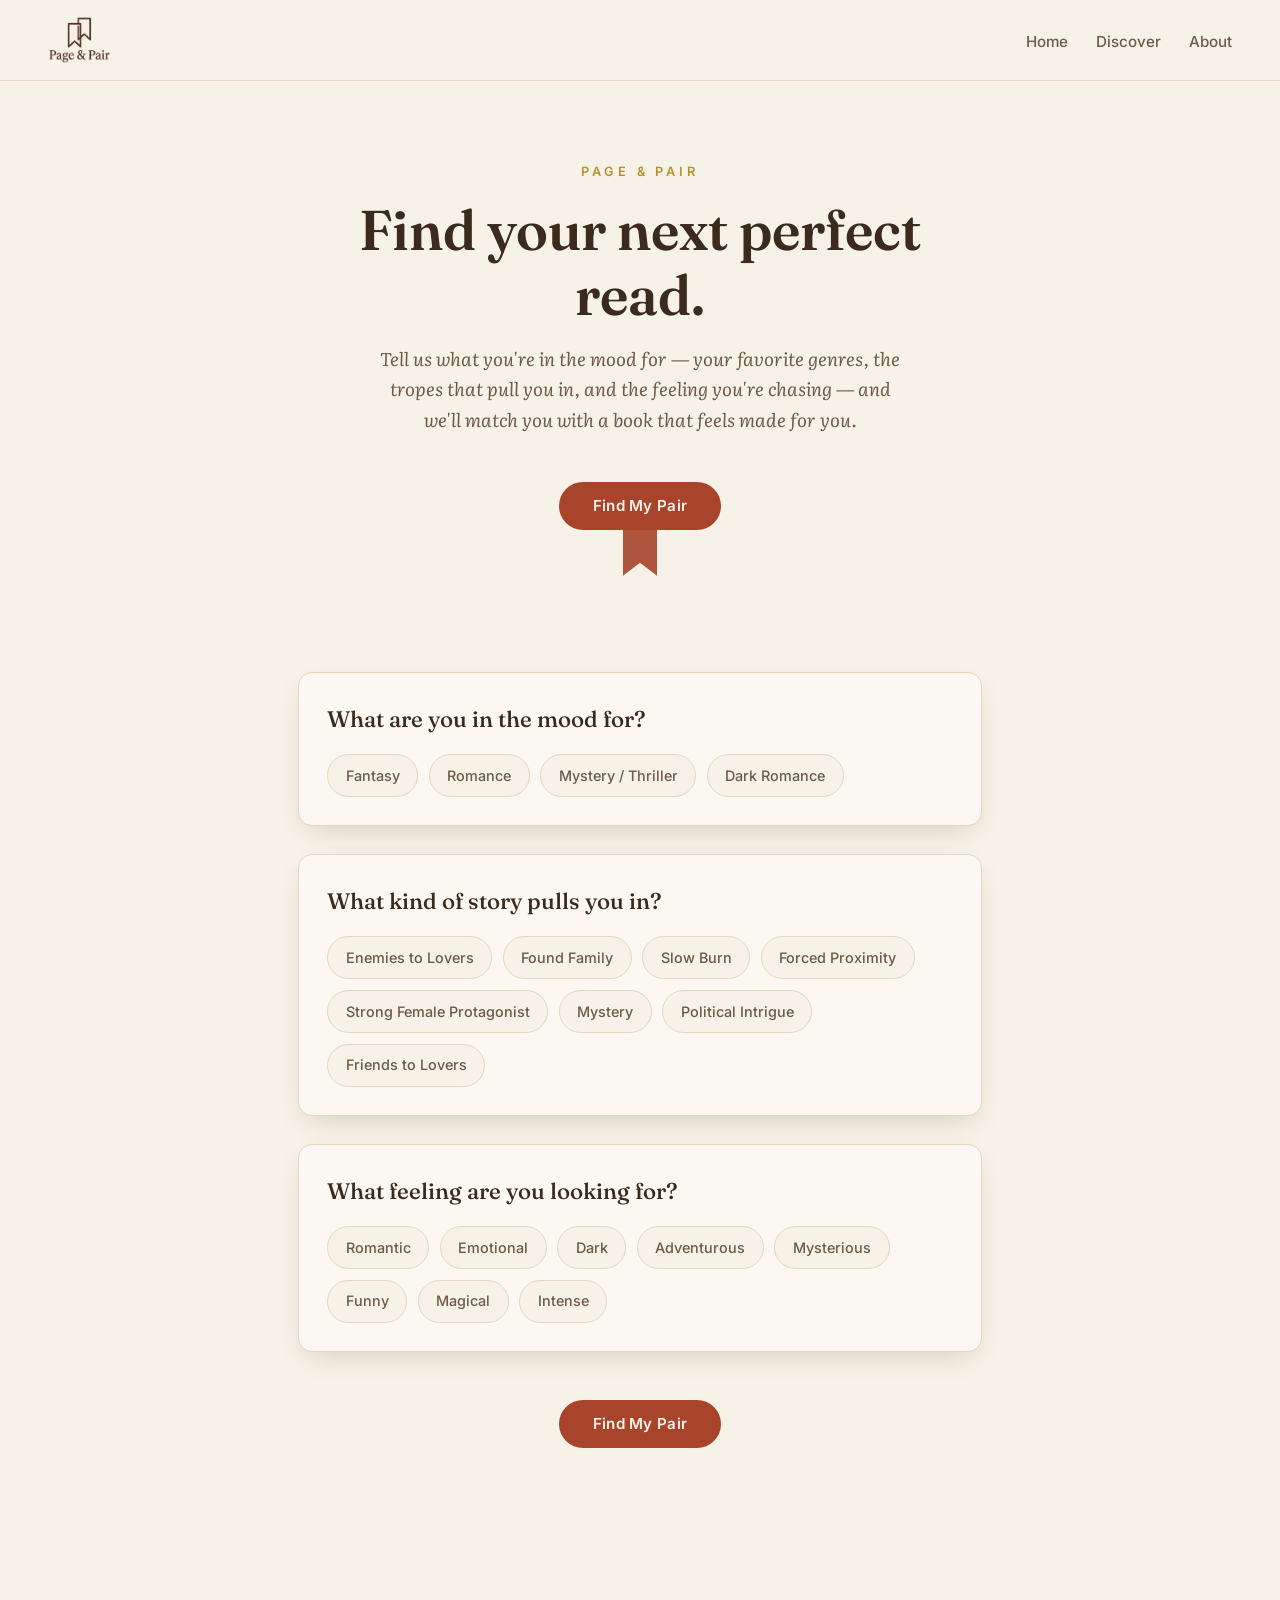
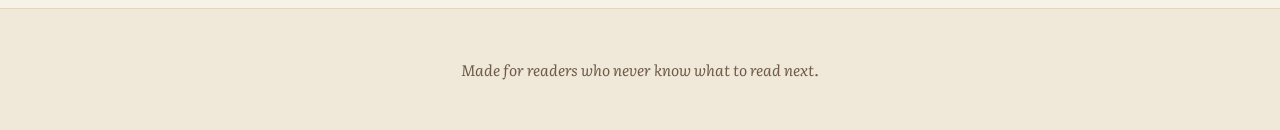
==== index.html @ 2b760f0e "Initial Page & Pair project" ====
<!DOCTYPE html>
<html lang="en">
<head>
  <meta charset="UTF-8">
  <meta name="viewport" content="width=device-width, initial-scale=1.0">
  <title>Page & Pair — Find Your Perfect Read</title>
  <link rel="stylesheet" href="style.css">
</head>
<body>

  <!-- ===================== HEADER / NAVIGATION ===================== -->
  <header class="site-header">
    <a href="#home" class="logo">
      <img src="book-covers/logo.png" alt="Page & Pair logo" class="logo-image">
    </a>
    <nav class="main-nav">
      <ul>
        <li><a href="#home">Home</a></li>
        <li><a href="#discover">Discover</a></li>
        <li><a href="#about">About</a></li>
      </ul>
    </nav>
  </header>

  <!-- ===================== HERO SECTION ===================== -->
  <section class="hero" id="home">
    <p class="hero-brand">PAGE & PAIR</p>
    <h1 class="hero-heading">Find your next perfect read.</h1>
    <p class="hero-subtext">
      Tell us what you're in the mood for — your favorite genres, the tropes
      that pull you in, and the feeling you're chasing — and we'll match you
      with a book that feels made for you.
    </p>
    <button class="primary-button" id="hero-cta-btn">Find My Pair</button>
  </section>

  <!-- ===================== QUESTIONNAIRE SECTION ===================== -->
  <section class="questionnaire" id="discover">

    <!-- STAGE 1: GENRE (single choice, so radio buttons instead of checkboxes) -->
    <div class="question-stage" id="stage-genre">
      <h2 class="question-heading">What are you in the mood for?</h2>
      <div class="options-group" id="genre-options">
        <label class="option-choice">
          <input type="radio" name="genre" value="Fantasy">
          Fantasy
        </label>
        <label class="option-choice">
          <input type="radio" name="genre" value="Romance">
          Romance
        </label>
        <label class="option-choice">
          <input type="radio" name="genre" value="Mystery / Thriller">
          Mystery / Thriller
        </label>
        <label class="option-choice">
          <input type="radio" name="genre" value="Dark Romance">
          Dark Romance
        </label>
      </div>
    </div>

    <!-- STAGE 2: TROPES (multiple choice) -->
    <div class="question-stage" id="stage-tropes">
      <h2 class="question-heading">What kind of story pulls you in?</h2>
      <div class="options-group" id="trope-options">
        <label class="option-choice">
          <input type="checkbox" name="trope" value="Enemies to Lovers">
          Enemies to Lovers
        </label>
        <label class="option-choice">
          <input type="checkbox" name="trope" value="Found Family">
          Found Family
        </label>
        <label class="option-choice">
          <input type="checkbox" name="trope" value="Slow Burn">
          Slow Burn
        </label>
        <label class="option-choice">
          <input type="checkbox" name="trope" value="Forced Proximity">
          Forced Proximity
        </label>
        <label class="option-choice">
          <input type="checkbox" name="trope" value="Strong Female Protagonist">
          Strong Female Protagonist
        </label>
        <label class="option-choice">
          <input type="checkbox" name="trope" value="Mystery">
          Mystery
        </label>
        <label class="option-choice">
          <input type="checkbox" name="trope" value="Political Intrigue">
          Political Intrigue
        </label>
        <label class="option-choice">
          <input type="checkbox" name="trope" value="Friends to Lovers">
          Friends to Lovers
        </label>
      </div>
    </div>

    <!-- STAGE 3: MOOD (multiple choice) -->
    <div class="question-stage" id="stage-mood">
      <h2 class="question-heading">What feeling are you looking for?</h2>
      <div class="options-group" id="mood-options">
        <label class="option-choice">
          <input type="checkbox" name="mood" value="Romantic">
          Romantic
        </label>
        <label class="option-choice">
          <input type="checkbox" name="mood" value="Emotional">
          Emotional
        </label>
        <label class="option-choice">
          <input type="checkbox" name="mood" value="Dark">
          Dark
        </label>
        <label class="option-choice">
          <input type="checkbox" name="mood" value="Adventurous">
          Adventurous
        </label>
        <label class="option-choice">
          <input type="checkbox" name="mood" value="Mysterious">
          Mysterious
        </label>
        <label class="option-choice">
          <input type="checkbox" name="mood" value="Funny">
          Funny
        </label>
        <label class="option-choice">
          <input type="checkbox" name="mood" value="Magical">
          Magical
        </label>
        <label class="option-choice">
          <input type="checkbox" name="mood" value="Intense">
          Intense
        </label>
      </div>
    </div>

    <!-- SUBMIT BUTTON -->
    <button class="primary-button" id="find-pair-btn">Find My Pair</button>

  </section>

  <!-- ===================== RECOMMENDATIONS SECTION ===================== -->
  <section class="recommendations" id="recommendations">
    <!-- This section is populated by script.js after the user submits their preferences -->
    <div class="recommendations-placeholder" id="recommendations-list">
      <!-- Recommended book cards are inserted here by JavaScript -->
    </div>
  </section>

  <!-- ===================== FOOTER ===================== -->
  <footer class="site-footer" id="about">
    <p>Made for readers who never know what to read next.</p>
  </footer>

  <script src="script.js"></script>
</body>
</html>
---- style.css ----
/* ==========================================================================
   PAGE & PAIR — STYLESHEET
   ==========================================================================
   Design direction: an independent bookstore, not a tech dashboard.
   Warm cream paper, deep brown ink, a whimsical-but-tidy display serif,
   and a "ribbon bookmark" motif borrowed from the logo used as the
   site's one signature decorative detail (see .ribbon-divider below).
   ========================================================================== */

/* --------------------------------------------------------------------------
   0. FONTS
   We use three typefaces, each with a clear job:
   - Fraunces  → display/headings (characterful, slightly whimsical serif)
   - Literata  → body text (an editorial serif built for long reading)
   - Inter     → small UI text: nav, labels, buttons, tags
   -------------------------------------------------------------------------- */
@import url('https://fonts.googleapis.com/css2?family=Fraunces:opsz,wght@9..144,400;9..144,500;9..144,600;9..144,700&family=Literata:ital,wght@0,400;0,500;1,400&family=Inter:wght@400;500;600&display=swap');

/* --------------------------------------------------------------------------
   1. DESIGN TOKENS (CSS custom properties)
   Keeping every color, font, and spacing value here means the whole site's
   look can be adjusted by changing values in ONE place.
   -------------------------------------------------------------------------- */
:root {
  /* Colors — pulled from the Page & Pair logo (cream + chocolate brown) */
  --color-bg: #F7F2E7;          /* main page background, warm cream */
  --color-bg-alt: #F0E8D8;      /* slightly deeper cream, for alternating sections */
  --color-card: #FBF8F1;        /* card background, a touch lighter than the page */
  --color-ink: #3B2A1E;         /* primary text color, deep chocolate brown */
  --color-ink-soft: #6E5A48;    /* secondary text, softer brown */
  --color-border: #E3D6BE;      /* hairline borders / dividers */
  --color-accent: #A8442B;      /* rust/terracotta — buttons, match %, emphasis */
  --color-accent-dark: #7E3220; /* accent hover / pressed state */
  --color-gold: #B8912F;        /* soft gold — small decorative accents */

  /* Fonts */
  --font-display: 'Fraunces', Georgia, serif;
  --font-body: 'Literata', Georgia, serif;
  --font-ui: 'Inter', -apple-system, sans-serif;

  /* Spacing scale */
  --space-xs: 0.5rem;
  --space-sm: 1rem;
  --space-md: 1.75rem;
  --space-lg: 3rem;
  --space-xl: 5rem;

  /* Shape */
  --radius-card: 14px;
  --radius-pill: 999px;

  /* Shadow — kept soft and warm, no cold gray drop-shadows */
  --shadow-card: 0 10px 30px -12px rgba(59, 42, 30, 0.25);
}

/* --------------------------------------------------------------------------
   2. RESET / BASE STYLES
   A light reset so every browser starts from the same baseline.
   -------------------------------------------------------------------------- */
* {
  box-sizing: border-box;
  margin: 0;
  padding: 0;
}

html {
  scroll-behavior: smooth;
}

body {
  background-color: var(--color-bg);
  color: var(--color-ink);
  font-family: var(--font-body);
  font-size: 1.0625rem;
  line-height: 1.65;
  -webkit-font-smoothing: antialiased;
}

img {
  max-width: 100%;
  display: block;
}

a {
  color: inherit;
  text-decoration: none;
}

ul {
  list-style: none;
}

/* Respect users who prefer less motion */
@media (prefers-reduced-motion: reduce) {
  html {
    scroll-behavior: auto;
  }
  * {
    animation-duration: 0.001ms !important;
    transition-duration: 0.001ms !important;
  }
}

/* Consistent, visible focus ring for keyboard users (accessibility) */
a:focus-visible,
button:focus-visible,
input:focus-visible {
  outline: 2px solid var(--color-accent);
  outline-offset: 3px;
  border-radius: 4px;
}

/* --------------------------------------------------------------------------
   3. SHARED / UTILITY STYLES
   -------------------------------------------------------------------------- */
.primary-button {
  display: inline-block;
  background-color: var(--color-accent);
  color: var(--color-bg);
  font-family: var(--font-ui);
  font-weight: 600;
  font-size: 0.95rem;
  letter-spacing: 0.02em;
  padding: 0.9rem 2.1rem;
  border: none;
  border-radius: var(--radius-pill);
  cursor: pointer;
  transition: background-color 0.2s ease, transform 0.15s ease;
}

.primary-button:hover {
  background-color: var(--color-accent-dark);
  transform: translateY(-1px);
}

.primary-button:active {
  transform: translateY(0);
}

/* --------------------------------------------------------------------------
   4. HEADER / NAVIGATION
   -------------------------------------------------------------------------- */
.site-header {
  position: sticky;
  top: 0;
  z-index: 10;
  display: flex;
  align-items: center;
  justify-content: space-between;
  padding: var(--space-sm) var(--space-lg);
  background-color: var(--color-bg);
  border-bottom: 1px solid var(--color-border);
}

.logo {
  display: inline-flex;
  align-items: center;
}

.logo-image {
  height: 48px;
  width: auto;
}

.main-nav ul {
  display: flex;
  gap: var(--space-md);
}

.main-nav a {
  font-family: var(--font-ui);
  font-size: 0.95rem;
  font-weight: 500;
  color: var(--color-ink-soft);
  position: relative;
  padding-bottom: 4px;
  transition: color 0.2s ease;
}

.main-nav a:hover {
  color: var(--color-accent);
}

/* Small underline flourish on hover instead of a generic color-only change */
.main-nav a::after {
  content: "";
  position: absolute;
  left: 0;
  bottom: 0;
  width: 0;
  height: 1px;
  background-color: var(--color-accent);
  transition: width 0.25s ease;
}

.main-nav a:hover::after {
  width: 100%;
}

/* --------------------------------------------------------------------------
   5. HERO SECTION
   -------------------------------------------------------------------------- */
.hero {
  max-width: 720px;
  margin: 0 auto;
  padding: var(--space-xl) var(--space-lg) var(--space-lg);
  text-align: center;
}

.hero-brand {
  font-family: var(--font-ui);
  font-size: 0.8rem;
  font-weight: 600;
  letter-spacing: 0.3em;
  color: var(--color-gold);
  margin-bottom: var(--space-sm);
}

.hero-heading {
  font-family: var(--font-display);
  font-weight: 600;
  font-size: clamp(2.25rem, 5vw, 3.5rem);
  line-height: 1.15;
  color: var(--color-ink);
  margin-bottom: var(--space-sm);
}

.hero-subtext {
  font-family: var(--font-body);
  font-style: italic;
  font-size: 1.15rem;
  color: var(--color-ink-soft);
  max-width: 520px;
  margin: 0 auto var(--space-lg);
}

/* --------------------------------------------------------------------------
   5b. RIBBON DIVIDER — the site's signature decorative element.
   A small torn-ribbon shape echoing the two bookmarks in the Page & Pair
   logo, used to mark the seam between the hero and the questionnaire
   instead of a plain horizontal line.
   -------------------------------------------------------------------------- */
.hero::after {
  content: "";
  display: block;
  width: 34px;
  height: 46px;
  margin: 0 auto;
  background-color: var(--color-accent);
  /* Notch the bottom edge into a bookmark "V" using a clip-path */
  clip-path: polygon(0 0, 100% 0, 100% 100%, 50% 72%, 0 100%);
  opacity: 0.9;
}

/* --------------------------------------------------------------------------
   6. QUESTIONNAIRE SECTION
   -------------------------------------------------------------------------- */
.questionnaire {
  max-width: 780px;
  margin: 0 auto;
  padding: var(--space-lg) var(--space-lg) var(--space-xl);
}

.question-stage {
  background-color: var(--color-card);
  border: 1px solid var(--color-border);
  border-radius: var(--radius-card);
  padding: var(--space-md);
  margin-bottom: var(--space-md);
  box-shadow: var(--shadow-card);
}

.question-heading {
  font-family: var(--font-display);
  font-weight: 500;
  font-size: 1.4rem;
  color: var(--color-ink);
  margin-bottom: var(--space-sm);
}

.options-group {
  display: flex;
  flex-wrap: wrap;
  gap: 0.65rem;
}

/* Each option is a checkbox + label pair. We visually hide the native
   checkbox and style the <label> itself as a soft pill/tag, which reads
   as "choosing a mood" rather than "filling out a form". */
.option-choice {
  display: inline-flex;
  align-items: center;
  font-family: var(--font-ui);
  font-size: 0.9rem;
  font-weight: 500;
  color: var(--color-ink-soft);
  background-color: var(--color-bg);
  border: 1px solid var(--color-border);
  border-radius: var(--radius-pill);
  padding: 0.55rem 1.1rem;
  cursor: pointer;
  transition: background-color 0.2s ease, border-color 0.2s ease, color 0.2s ease;
}

.option-choice input {
  /* Visually hidden, but still present for keyboard/screen-reader users */
  position: absolute;
  width: 1px;
  height: 1px;
  overflow: hidden;
  clip: rect(0 0 0 0);
  white-space: nowrap;
}

.option-choice:hover {
  border-color: var(--color-accent);
  color: var(--color-ink);
}

/* Style the pill differently once its checkbox is checked */
.option-choice:has(input:checked) {
  background-color: var(--color-accent);
  border-color: var(--color-accent);
  color: var(--color-bg);
}

/* Keep a visible focus ring on the pill itself when its checkbox is
   keyboard-focused (since the checkbox itself is visually hidden) */
.option-choice:has(input:focus-visible) {
  outline: 2px solid var(--color-accent);
  outline-offset: 3px;
}

#find-pair-btn {
  display: block;
  margin: var(--space-lg) auto 0;
}

/* --------------------------------------------------------------------------
   7. RECOMMENDATIONS SECTION
   -------------------------------------------------------------------------- */
.recommendations {
  max-width: 780px;
  margin: 0 auto;
  padding: 0 var(--space-lg) var(--space-xl);
  min-height: 4rem; /* keeps layout stable before JS populates results */
}

.recommendations-placeholder {
  display: grid;
  gap: var(--space-md);
}

/* Each recommended book is a horizontal card: cover on the left,
   title/author/score/reasons on the right. */
.book-card {
  display: flex;
  gap: var(--space-md);
  background-color: var(--color-card);
  border: 1px solid var(--color-border);
  border-radius: var(--radius-card);
  padding: var(--space-md);
  box-shadow: var(--shadow-card);
  position: relative;
}

.book-rank {
  position: absolute;
  top: var(--space-sm);
  right: var(--space-md);
  font-family: var(--font-display);
  font-weight: 600;
  font-size: 1rem;
  color: var(--color-gold);
}

.book-cover {
  width: 96px;
  height: 144px;
  object-fit: cover;
  border-radius: 6px;
  box-shadow: var(--shadow-card);
  flex-shrink: 0;
  background-color: var(--color-bg-alt); /* shows while the image loads */
}

.book-info {
  flex: 1;
  min-width: 0; /* keeps long titles from overflowing the flex row */
}

.book-title {
  font-family: var(--font-display);
  font-weight: 600;
  font-size: 1.25rem;
  color: var(--color-ink);
  margin-bottom: 0.15rem;
}

.book-author {
  font-family: var(--font-body);
  font-style: italic;
  font-size: 0.95rem;
  color: var(--color-ink-soft);
  margin-bottom: 0.5rem;
}

.match-score {
  display: inline-block;
  font-family: var(--font-ui);
  font-weight: 600;
  font-size: 0.85rem;
  color: var(--color-accent);
  background-color: var(--color-bg);
  border: 1px solid var(--color-border);
  border-radius: var(--radius-pill);
  padding: 0.25rem 0.75rem;
  margin-bottom: 0.75rem;
}

.reason-list {
  display: flex;
  flex-wrap: wrap;
  gap: 0.4rem 0.8rem;
  font-family: var(--font-ui);
  font-size: 0.85rem;
}

.reason-match {
  color: var(--color-ink);
}

.reason-miss {
  color: var(--color-ink-soft);
  opacity: 0.6;
  text-decoration: line-through;
}

.empty-message {
  font-family: var(--font-body);
  font-style: italic;
  color: var(--color-ink-soft);
  text-align: center;
  padding: var(--space-md);
}

@media (max-width: 640px) {
  .book-card {
    flex-direction: column;
  }

  .book-cover {
    width: 100%;
    height: 220px;
  }
}

/* --------------------------------------------------------------------------
   8. FOOTER
   -------------------------------------------------------------------------- */
.site-footer {
  text-align: center;
  padding: var(--space-lg);
  background-color: var(--color-bg-alt);
  border-top: 1px solid var(--color-border);
  font-family: var(--font-body);
  font-style: italic;
  font-size: 0.95rem;
  color: var(--color-ink-soft);
}

/* --------------------------------------------------------------------------
   9. RESPONSIVE — mobile
   -------------------------------------------------------------------------- */
@media (max-width: 640px) {
  .site-header {
    padding: var(--space-sm) var(--space-md);
    flex-direction: column;
    gap: var(--space-xs);
  }

  .main-nav ul {
    gap: var(--space-sm);
  }

  .hero,
  .questionnaire,
  .recommendations {
    padding-left: var(--space-md);
    padding-right: var(--space-md);
  }

  .hero {
    padding-top: var(--space-lg);
  }

  .question-stage {
    padding: var(--space-sm);
  }
}
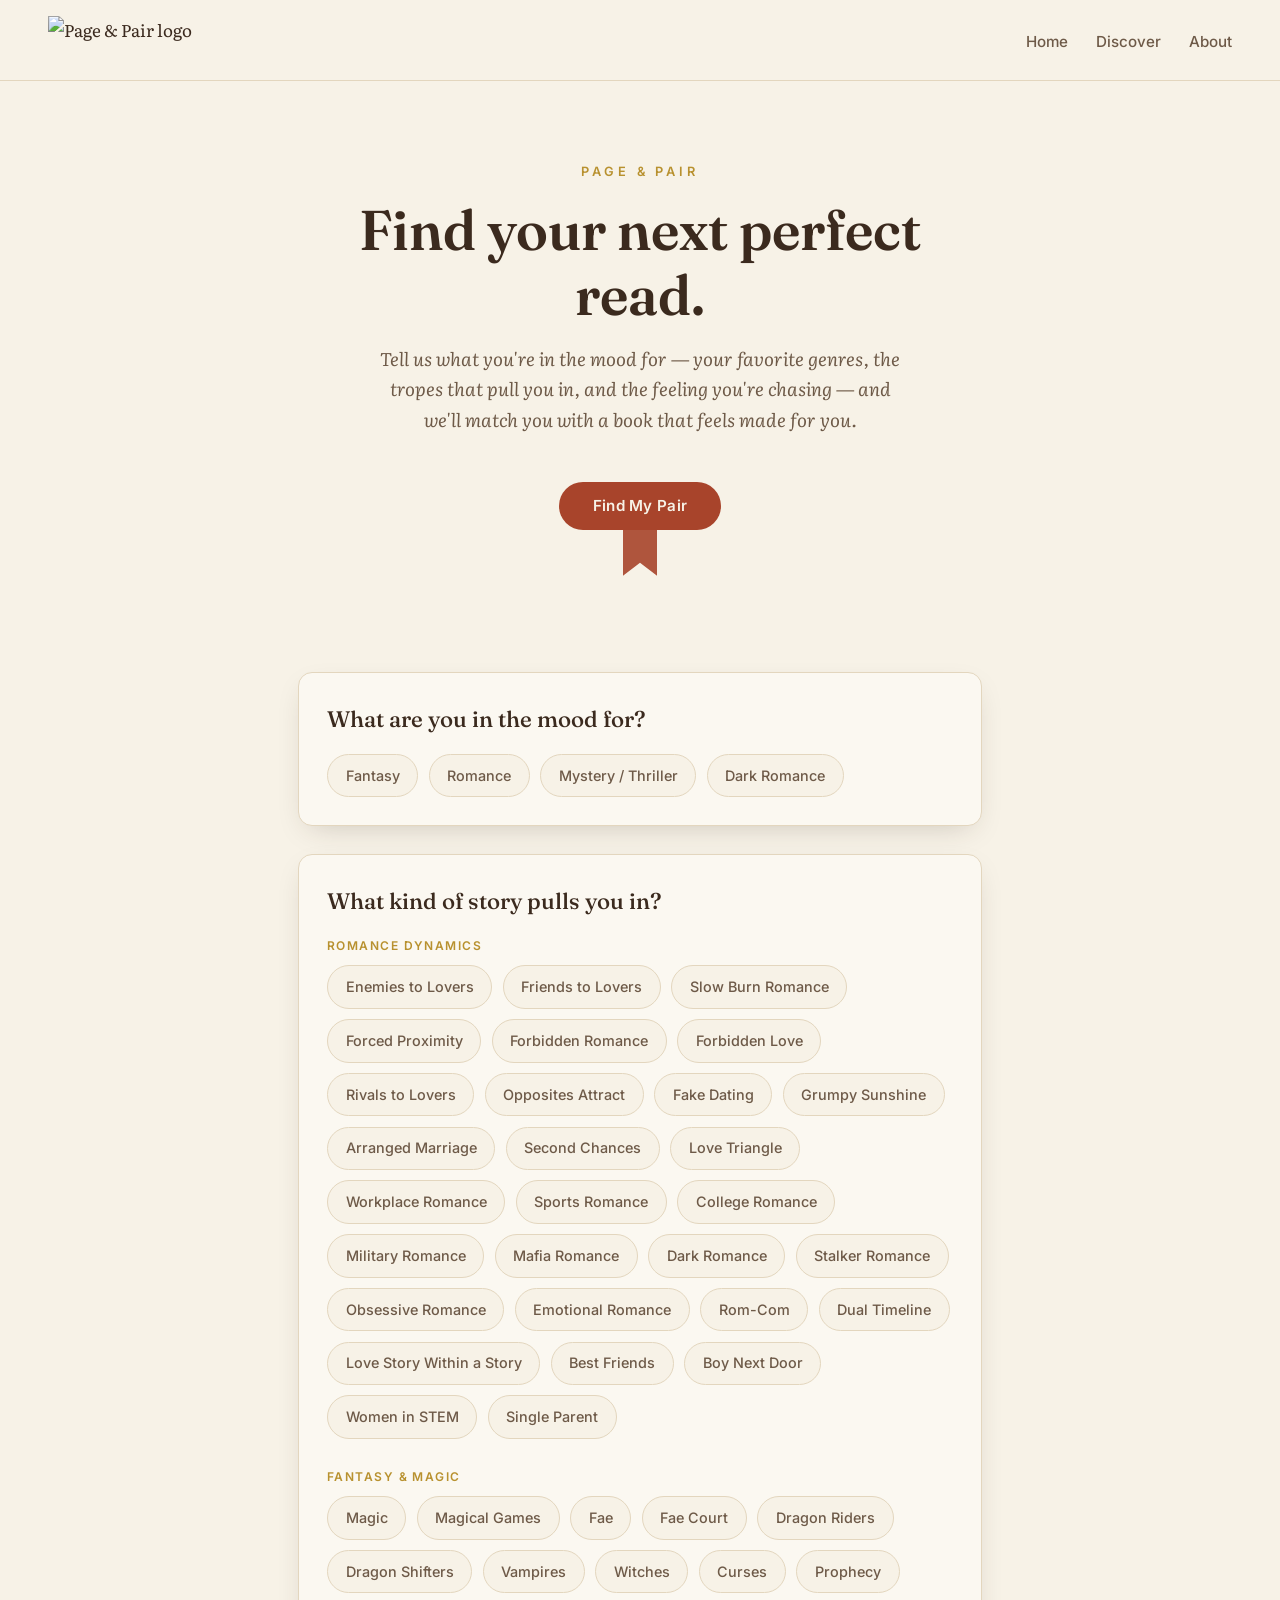
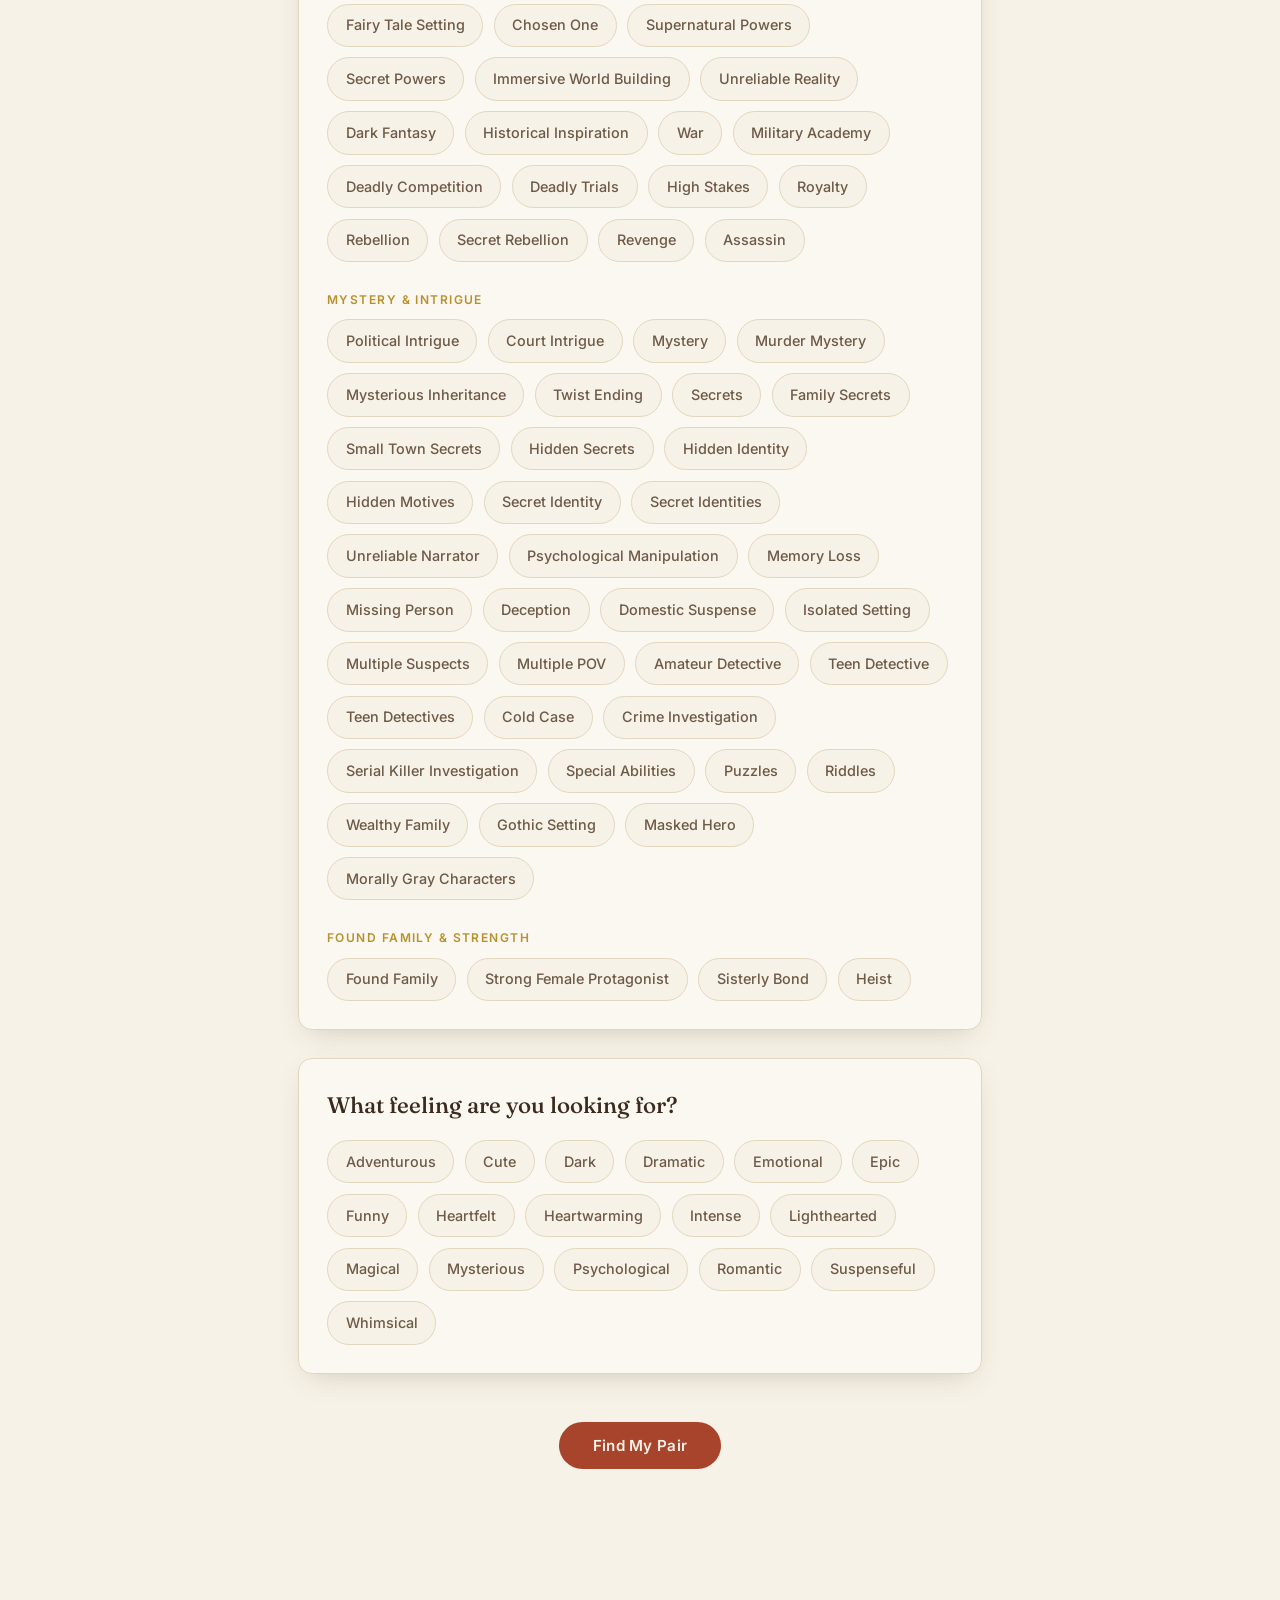
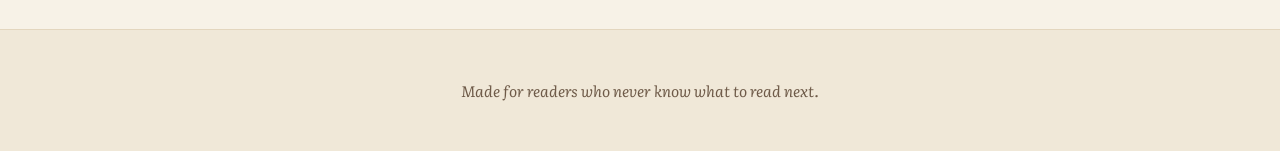
==== commit 47cb6273: "Update recommendation interface" ====
--- a/index.html
+++ b/index.html
@@ -11,7 +11,7 @@
   <!-- ===================== HEADER / NAVIGATION ===================== -->
   <header class="site-header">
     <a href="#home" class="logo">
-      <img src="book-covers/logo.png" alt="Page & Pair logo" class="logo-image">
+      <img src="images/logo.png" alt="Page & Pair logo" class="logo-image">
     </a>
     <nav class="main-nav">
       <ul>
@@ -60,42 +60,124 @@
       </div>
     </div>
 
-    <!-- STAGE 2: TROPES (multiple choice) -->
+    <!-- STAGE 2: TROPES (multiple choice) — grouped into readable clusters
+         since the full collection covers 97 unique tropes. Every trope
+         from books.json is included below; the grouping is just for
+         scanability and doesn't affect how script.js reads the values. -->
     <div class="question-stage" id="stage-tropes">
       <h2 class="question-heading">What kind of story pulls you in?</h2>
-      <div class="options-group" id="trope-options">
-        <label class="option-choice">
-          <input type="checkbox" name="trope" value="Enemies to Lovers">
-          Enemies to Lovers
-        </label>
-        <label class="option-choice">
-          <input type="checkbox" name="trope" value="Found Family">
-          Found Family
-        </label>
-        <label class="option-choice">
-          <input type="checkbox" name="trope" value="Slow Burn">
-          Slow Burn
-        </label>
-        <label class="option-choice">
-          <input type="checkbox" name="trope" value="Forced Proximity">
-          Forced Proximity
-        </label>
-        <label class="option-choice">
-          <input type="checkbox" name="trope" value="Strong Female Protagonist">
-          Strong Female Protagonist
-        </label>
-        <label class="option-choice">
-          <input type="checkbox" name="trope" value="Mystery">
-          Mystery
-        </label>
-        <label class="option-choice">
-          <input type="checkbox" name="trope" value="Political Intrigue">
-          Political Intrigue
-        </label>
-        <label class="option-choice">
-          <input type="checkbox" name="trope" value="Friends to Lovers">
-          Friends to Lovers
-        </label>
+
+      <h3 class="trope-group-label">Romance dynamics</h3>
+      <div class="options-group" id="trope-options-romance">
+        <label class="option-choice"><input type="checkbox" name="trope" value="Enemies to Lovers">Enemies to Lovers</label>
+        <label class="option-choice"><input type="checkbox" name="trope" value="Friends to Lovers">Friends to Lovers</label>
+        <label class="option-choice"><input type="checkbox" name="trope" value="Slow Burn Romance">Slow Burn Romance</label>
+        <label class="option-choice"><input type="checkbox" name="trope" value="Forced Proximity">Forced Proximity</label>
+        <label class="option-choice"><input type="checkbox" name="trope" value="Forbidden Romance">Forbidden Romance</label>
+        <label class="option-choice"><input type="checkbox" name="trope" value="Forbidden Love">Forbidden Love</label>
+        <label class="option-choice"><input type="checkbox" name="trope" value="Rivals to Lovers">Rivals to Lovers</label>
+        <label class="option-choice"><input type="checkbox" name="trope" value="Opposites Attract">Opposites Attract</label>
+        <label class="option-choice"><input type="checkbox" name="trope" value="Fake Dating">Fake Dating</label>
+        <label class="option-choice"><input type="checkbox" name="trope" value="Grumpy Sunshine">Grumpy Sunshine</label>
+        <label class="option-choice"><input type="checkbox" name="trope" value="Arranged Marriage">Arranged Marriage</label>
+        <label class="option-choice"><input type="checkbox" name="trope" value="Second Chances">Second Chances</label>
+        <label class="option-choice"><input type="checkbox" name="trope" value="Love Triangle">Love Triangle</label>
+        <label class="option-choice"><input type="checkbox" name="trope" value="Workplace Romance">Workplace Romance</label>
+        <label class="option-choice"><input type="checkbox" name="trope" value="Sports Romance">Sports Romance</label>
+        <label class="option-choice"><input type="checkbox" name="trope" value="College Romance">College Romance</label>
+        <label class="option-choice"><input type="checkbox" name="trope" value="Military Romance">Military Romance</label>
+        <label class="option-choice"><input type="checkbox" name="trope" value="Mafia Romance">Mafia Romance</label>
+        <label class="option-choice"><input type="checkbox" name="trope" value="Dark Romance">Dark Romance</label>
+        <label class="option-choice"><input type="checkbox" name="trope" value="Stalker Romance">Stalker Romance</label>
+        <label class="option-choice"><input type="checkbox" name="trope" value="Obsessive Romance">Obsessive Romance</label>
+        <label class="option-choice"><input type="checkbox" name="trope" value="Emotional Romance">Emotional Romance</label>
+        <label class="option-choice"><input type="checkbox" name="trope" value="Rom-Com">Rom-Com</label>
+        <label class="option-choice"><input type="checkbox" name="trope" value="Dual Timeline">Dual Timeline</label>
+        <label class="option-choice"><input type="checkbox" name="trope" value="Love Story Within a Story">Love Story Within a Story</label>
+        <label class="option-choice"><input type="checkbox" name="trope" value="Best Friends">Best Friends</label>
+        <label class="option-choice"><input type="checkbox" name="trope" value="Boy Next Door">Boy Next Door</label>
+        <label class="option-choice"><input type="checkbox" name="trope" value="Women in STEM">Women in STEM</label>
+        <label class="option-choice"><input type="checkbox" name="trope" value="Single Parent">Single Parent</label>
+      </div>
+
+      <h3 class="trope-group-label">Fantasy & magic</h3>
+      <div class="options-group" id="trope-options-fantasy">
+        <label class="option-choice"><input type="checkbox" name="trope" value="Magic">Magic</label>
+        <label class="option-choice"><input type="checkbox" name="trope" value="Magical Games">Magical Games</label>
+        <label class="option-choice"><input type="checkbox" name="trope" value="Fae">Fae</label>
+        <label class="option-choice"><input type="checkbox" name="trope" value="Fae Court">Fae Court</label>
+        <label class="option-choice"><input type="checkbox" name="trope" value="Dragon Riders">Dragon Riders</label>
+        <label class="option-choice"><input type="checkbox" name="trope" value="Dragon Shifters">Dragon Shifters</label>
+        <label class="option-choice"><input type="checkbox" name="trope" value="Vampires">Vampires</label>
+        <label class="option-choice"><input type="checkbox" name="trope" value="Witches">Witches</label>
+        <label class="option-choice"><input type="checkbox" name="trope" value="Curses">Curses</label>
+        <label class="option-choice"><input type="checkbox" name="trope" value="Prophecy">Prophecy</label>
+        <label class="option-choice"><input type="checkbox" name="trope" value="Fairy Tale Setting">Fairy Tale Setting</label>
+        <label class="option-choice"><input type="checkbox" name="trope" value="Chosen One">Chosen One</label>
+        <label class="option-choice"><input type="checkbox" name="trope" value="Supernatural Powers">Supernatural Powers</label>
+        <label class="option-choice"><input type="checkbox" name="trope" value="Secret Powers">Secret Powers</label>
+        <label class="option-choice"><input type="checkbox" name="trope" value="Immersive World Building">Immersive World Building</label>
+        <label class="option-choice"><input type="checkbox" name="trope" value="Unreliable Reality">Unreliable Reality</label>
+        <label class="option-choice"><input type="checkbox" name="trope" value="Dark Fantasy">Dark Fantasy</label>
+        <label class="option-choice"><input type="checkbox" name="trope" value="Historical Inspiration">Historical Inspiration</label>
+        <label class="option-choice"><input type="checkbox" name="trope" value="War">War</label>
+        <label class="option-choice"><input type="checkbox" name="trope" value="Military Academy">Military Academy</label>
+        <label class="option-choice"><input type="checkbox" name="trope" value="Deadly Competition">Deadly Competition</label>
+        <label class="option-choice"><input type="checkbox" name="trope" value="Deadly Trials">Deadly Trials</label>
+        <label class="option-choice"><input type="checkbox" name="trope" value="High Stakes">High Stakes</label>
+        <label class="option-choice"><input type="checkbox" name="trope" value="Royalty">Royalty</label>
+        <label class="option-choice"><input type="checkbox" name="trope" value="Rebellion">Rebellion</label>
+        <label class="option-choice"><input type="checkbox" name="trope" value="Secret Rebellion">Secret Rebellion</label>
+        <label class="option-choice"><input type="checkbox" name="trope" value="Revenge">Revenge</label>
+        <label class="option-choice"><input type="checkbox" name="trope" value="Assassin">Assassin</label>
+      </div>
+
+      <h3 class="trope-group-label">Mystery & intrigue</h3>
+      <div class="options-group" id="trope-options-mystery">
+        <label class="option-choice"><input type="checkbox" name="trope" value="Political Intrigue">Political Intrigue</label>
+        <label class="option-choice"><input type="checkbox" name="trope" value="Court Intrigue">Court Intrigue</label>
+        <label class="option-choice"><input type="checkbox" name="trope" value="Mystery">Mystery</label>
+        <label class="option-choice"><input type="checkbox" name="trope" value="Murder Mystery">Murder Mystery</label>
+        <label class="option-choice"><input type="checkbox" name="trope" value="Mysterious Inheritance">Mysterious Inheritance</label>
+        <label class="option-choice"><input type="checkbox" name="trope" value="Twist Ending">Twist Ending</label>
+        <label class="option-choice"><input type="checkbox" name="trope" value="Secrets">Secrets</label>
+        <label class="option-choice"><input type="checkbox" name="trope" value="Family Secrets">Family Secrets</label>
+        <label class="option-choice"><input type="checkbox" name="trope" value="Small Town Secrets">Small Town Secrets</label>
+        <label class="option-choice"><input type="checkbox" name="trope" value="Hidden Secrets">Hidden Secrets</label>
+        <label class="option-choice"><input type="checkbox" name="trope" value="Hidden Identity">Hidden Identity</label>
+        <label class="option-choice"><input type="checkbox" name="trope" value="Hidden Motives">Hidden Motives</label>
+        <label class="option-choice"><input type="checkbox" name="trope" value="Secret Identity">Secret Identity</label>
+        <label class="option-choice"><input type="checkbox" name="trope" value="Secret Identities">Secret Identities</label>
+        <label class="option-choice"><input type="checkbox" name="trope" value="Unreliable Narrator">Unreliable Narrator</label>
+        <label class="option-choice"><input type="checkbox" name="trope" value="Psychological Manipulation">Psychological Manipulation</label>
+        <label class="option-choice"><input type="checkbox" name="trope" value="Memory Loss">Memory Loss</label>
+        <label class="option-choice"><input type="checkbox" name="trope" value="Missing Person">Missing Person</label>
+        <label class="option-choice"><input type="checkbox" name="trope" value="Deception">Deception</label>
+        <label class="option-choice"><input type="checkbox" name="trope" value="Domestic Suspense">Domestic Suspense</label>
+        <label class="option-choice"><input type="checkbox" name="trope" value="Isolated Setting">Isolated Setting</label>
+        <label class="option-choice"><input type="checkbox" name="trope" value="Multiple Suspects">Multiple Suspects</label>
+        <label class="option-choice"><input type="checkbox" name="trope" value="Multiple POV">Multiple POV</label>
+        <label class="option-choice"><input type="checkbox" name="trope" value="Amateur Detective">Amateur Detective</label>
+        <label class="option-choice"><input type="checkbox" name="trope" value="Teen Detective">Teen Detective</label>
+        <label class="option-choice"><input type="checkbox" name="trope" value="Teen Detectives">Teen Detectives</label>
+        <label class="option-choice"><input type="checkbox" name="trope" value="Cold Case">Cold Case</label>
+        <label class="option-choice"><input type="checkbox" name="trope" value="Crime Investigation">Crime Investigation</label>
+        <label class="option-choice"><input type="checkbox" name="trope" value="Serial Killer Investigation">Serial Killer Investigation</label>
+        <label class="option-choice"><input type="checkbox" name="trope" value="Special Abilities">Special Abilities</label>
+        <label class="option-choice"><input type="checkbox" name="trope" value="Puzzles">Puzzles</label>
+        <label class="option-choice"><input type="checkbox" name="trope" value="Riddles">Riddles</label>
+        <label class="option-choice"><input type="checkbox" name="trope" value="Wealthy Family">Wealthy Family</label>
+        <label class="option-choice"><input type="checkbox" name="trope" value="Gothic Setting">Gothic Setting</label>
+        <label class="option-choice"><input type="checkbox" name="trope" value="Masked Hero">Masked Hero</label>
+        <label class="option-choice"><input type="checkbox" name="trope" value="Morally Gray Characters">Morally Gray Characters</label>
+      </div>
+
+      <h3 class="trope-group-label">Found family & strength</h3>
+      <div class="options-group" id="trope-options-family">
+        <label class="option-choice"><input type="checkbox" name="trope" value="Found Family">Found Family</label>
+        <label class="option-choice"><input type="checkbox" name="trope" value="Strong Female Protagonist">Strong Female Protagonist</label>
+        <label class="option-choice"><input type="checkbox" name="trope" value="Sisterly Bond">Sisterly Bond</label>
+        <label class="option-choice"><input type="checkbox" name="trope" value="Heist">Heist</label>
       </div>
     </div>
 
@@ -103,38 +185,23 @@
     <div class="question-stage" id="stage-mood">
       <h2 class="question-heading">What feeling are you looking for?</h2>
       <div class="options-group" id="mood-options">
-        <label class="option-choice">
-          <input type="checkbox" name="mood" value="Romantic">
-          Romantic
-        </label>
-        <label class="option-choice">
-          <input type="checkbox" name="mood" value="Emotional">
-          Emotional
-        </label>
-        <label class="option-choice">
-          <input type="checkbox" name="mood" value="Dark">
-          Dark
-        </label>
-        <label class="option-choice">
-          <input type="checkbox" name="mood" value="Adventurous">
-          Adventurous
-        </label>
-        <label class="option-choice">
-          <input type="checkbox" name="mood" value="Mysterious">
-          Mysterious
-        </label>
-        <label class="option-choice">
-          <input type="checkbox" name="mood" value="Funny">
-          Funny
-        </label>
-        <label class="option-choice">
-          <input type="checkbox" name="mood" value="Magical">
-          Magical
-        </label>
-        <label class="option-choice">
-          <input type="checkbox" name="mood" value="Intense">
-          Intense
-        </label>
+        <label class="option-choice"><input type="checkbox" name="mood" value="Adventurous">Adventurous</label>
+        <label class="option-choice"><input type="checkbox" name="mood" value="Cute">Cute</label>
+        <label class="option-choice"><input type="checkbox" name="mood" value="Dark">Dark</label>
+        <label class="option-choice"><input type="checkbox" name="mood" value="Dramatic">Dramatic</label>
+        <label class="option-choice"><input type="checkbox" name="mood" value="Emotional">Emotional</label>
+        <label class="option-choice"><input type="checkbox" name="mood" value="Epic">Epic</label>
+        <label class="option-choice"><input type="checkbox" name="mood" value="Funny">Funny</label>
+        <label class="option-choice"><input type="checkbox" name="mood" value="Heartfelt">Heartfelt</label>
+        <label class="option-choice"><input type="checkbox" name="mood" value="Heartwarming">Heartwarming</label>
+        <label class="option-choice"><input type="checkbox" name="mood" value="Intense">Intense</label>
+        <label class="option-choice"><input type="checkbox" name="mood" value="Lighthearted">Lighthearted</label>
+        <label class="option-choice"><input type="checkbox" name="mood" value="Magical">Magical</label>
+        <label class="option-choice"><input type="checkbox" name="mood" value="Mysterious">Mysterious</label>
+        <label class="option-choice"><input type="checkbox" name="mood" value="Psychological">Psychological</label>
+        <label class="option-choice"><input type="checkbox" name="mood" value="Romantic">Romantic</label>
+        <label class="option-choice"><input type="checkbox" name="mood" value="Suspenseful">Suspenseful</label>
+        <label class="option-choice"><input type="checkbox" name="mood" value="Whimsical">Whimsical</label>
       </div>
     </div>
 
--- a/style.css
+++ b/style.css
@@ -278,6 +278,23 @@
   margin-bottom: var(--space-sm);
 }
 
+/* Small label above each cluster of tropes (e.g. "Fantasy & magic").
+   Kept quiet on purpose — it organizes the 97 tropes without competing
+   with the main question heading above it. */
+.trope-group-label {
+  font-family: var(--font-ui);
+  font-weight: 600;
+  font-size: 0.75rem;
+  letter-spacing: 0.12em;
+  text-transform: uppercase;
+  color: var(--color-gold);
+  margin: var(--space-md) 0 0.6rem;
+}
+
+.trope-group-label:first-of-type {
+  margin-top: var(--space-sm);
+}
+
 .options-group {
   display: flex;
   flex-wrap: wrap;
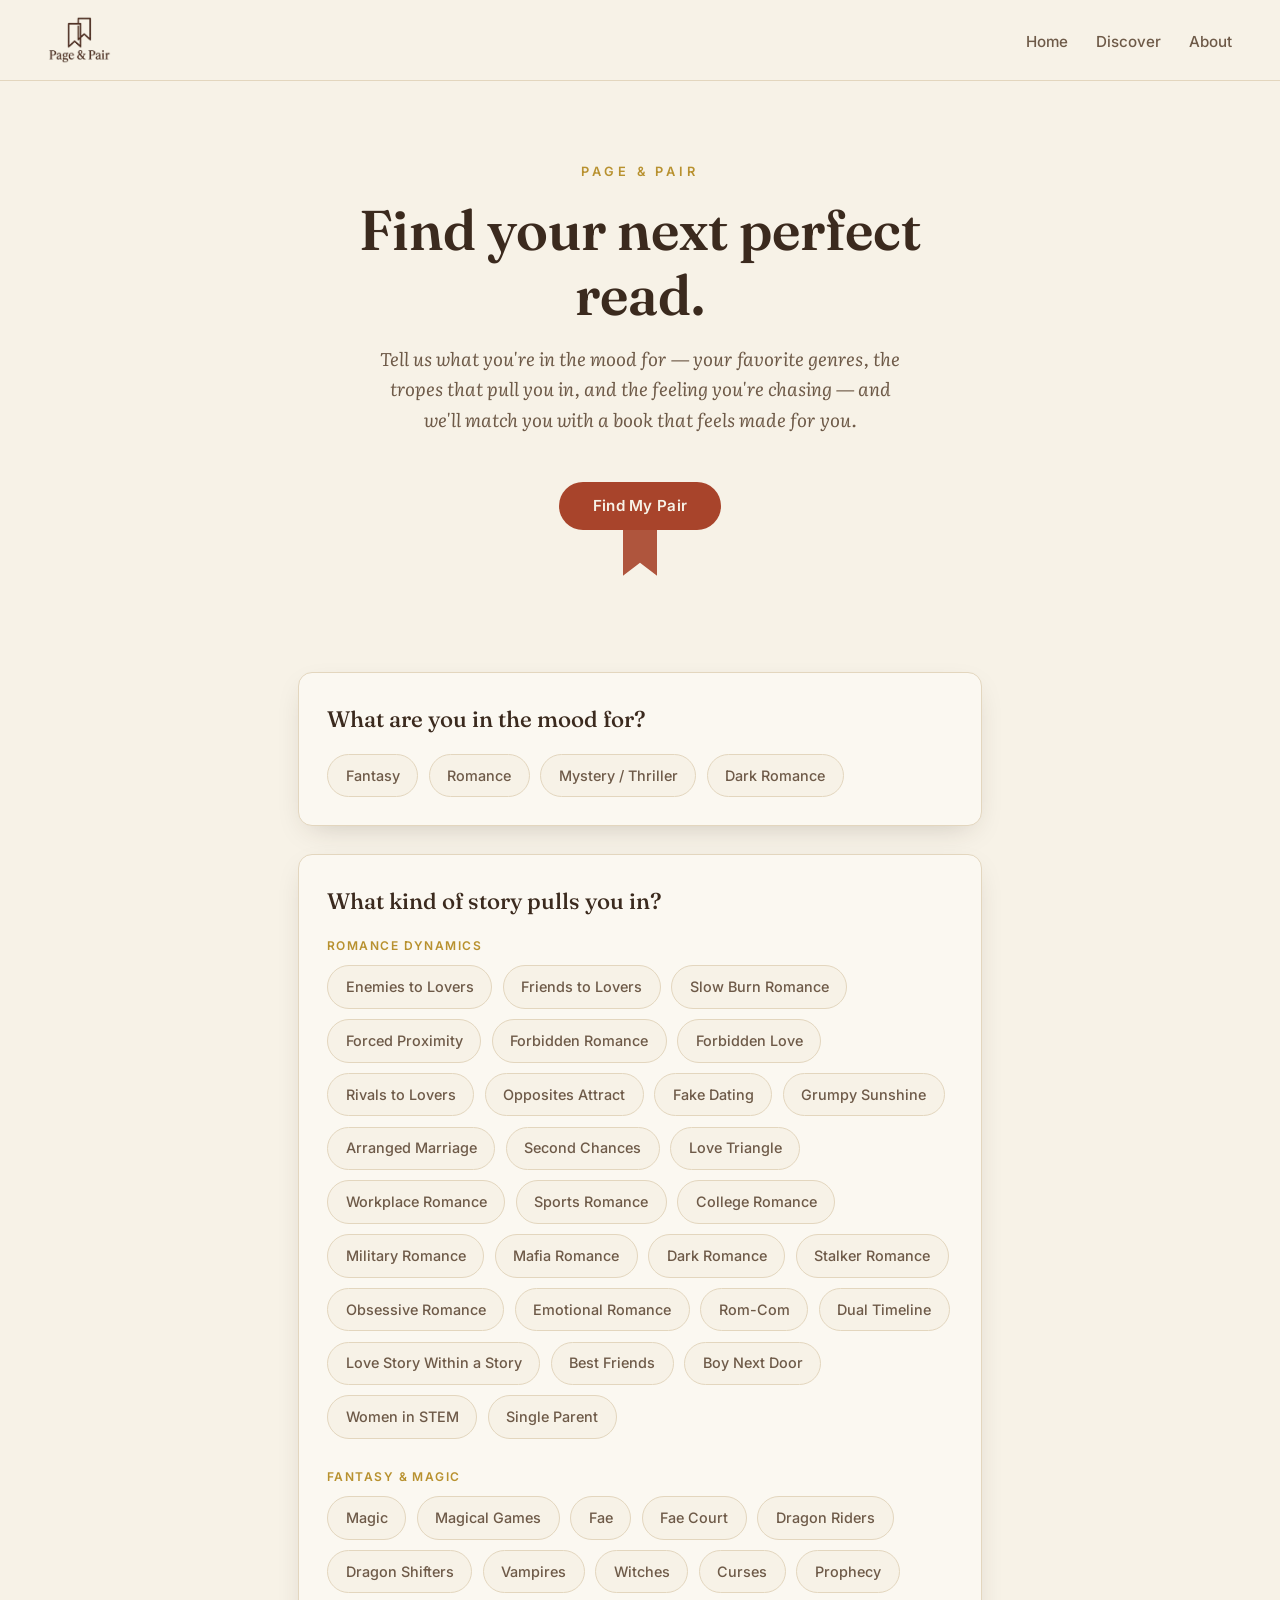
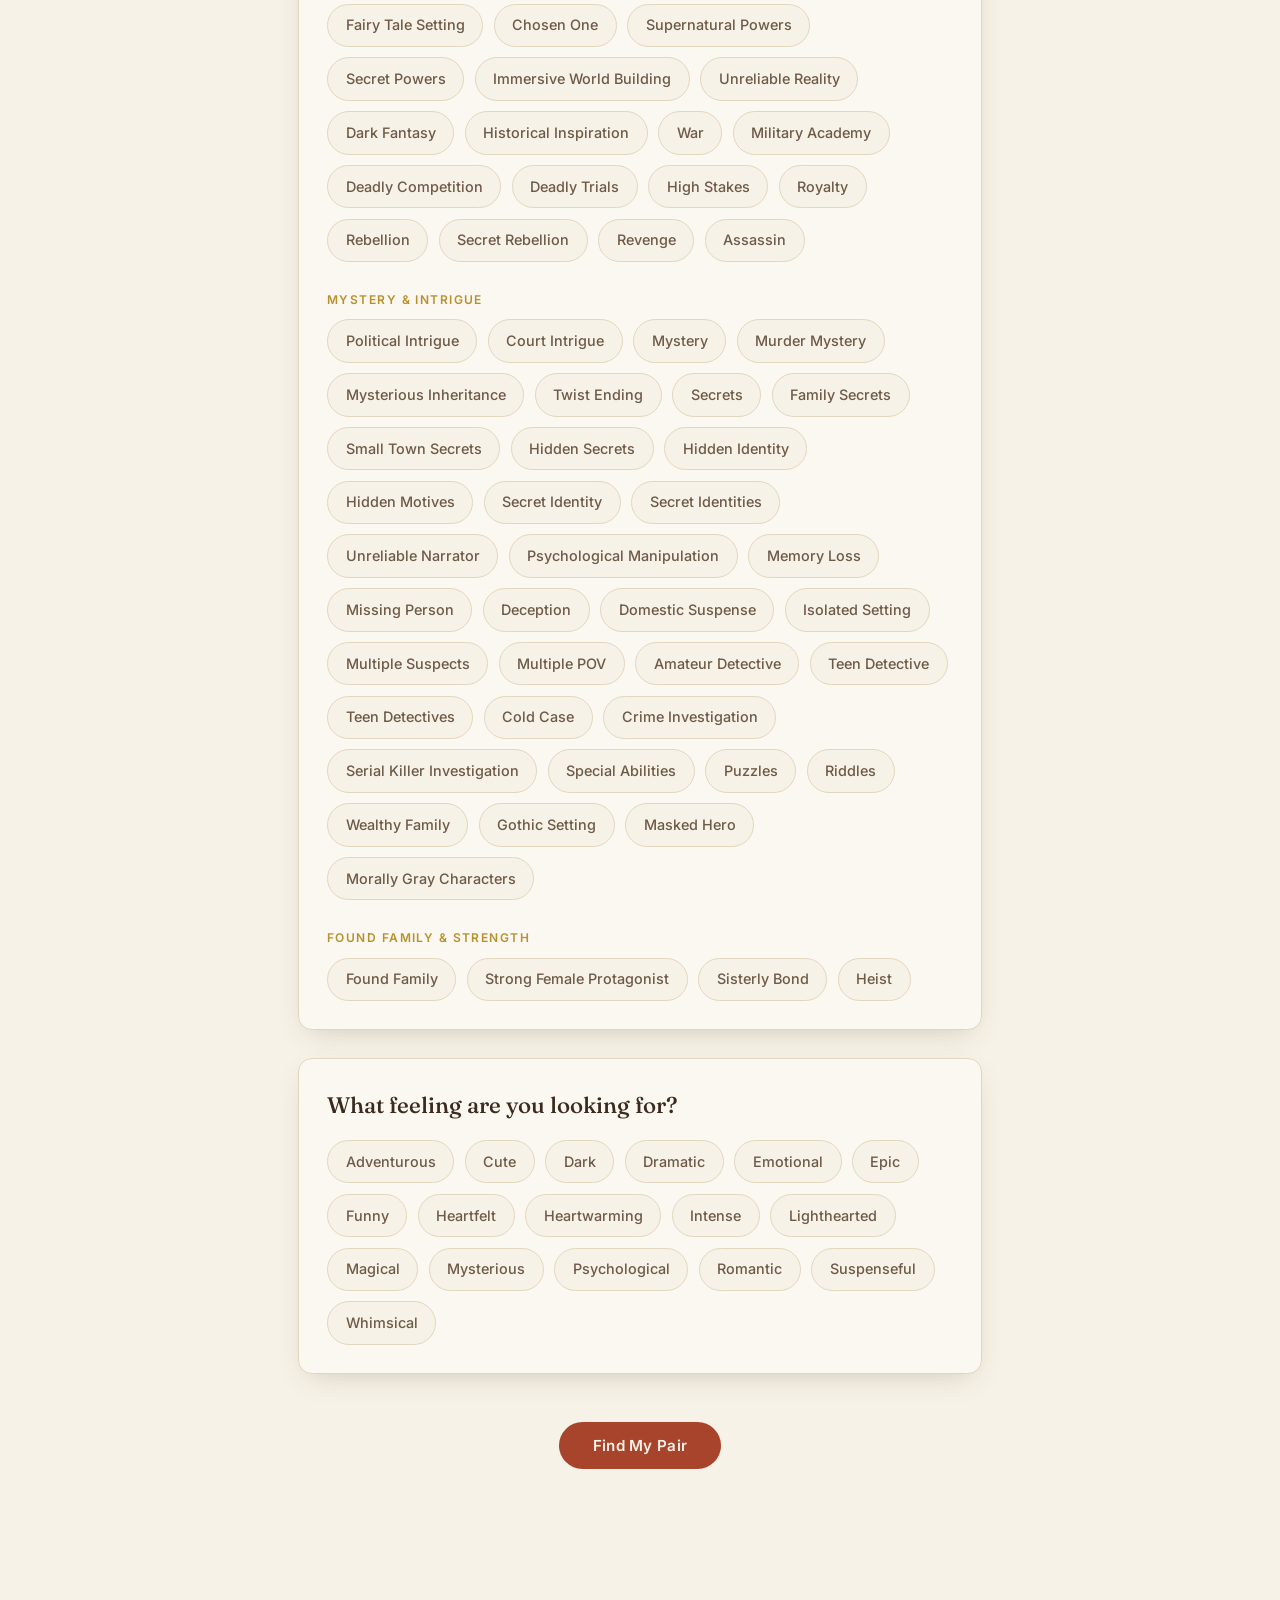
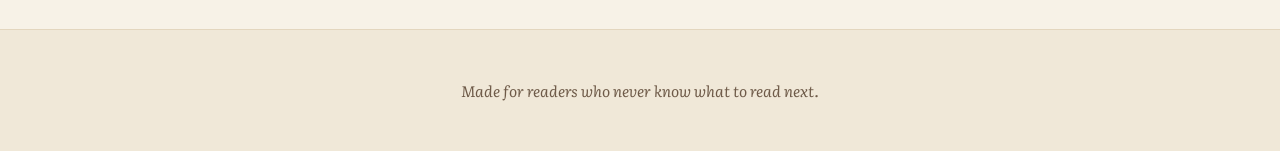
==== commit df738d3b: "Update Page & Pair" ====
--- a/index.html
+++ b/index.html
@@ -11,7 +11,7 @@
   <!-- ===================== HEADER / NAVIGATION ===================== -->
   <header class="site-header">
     <a href="#home" class="logo">
-      <img src="images/logo.png" alt="Page & Pair logo" class="logo-image">
+      <img src="book-covers/logo.png" alt="Page & Pair logo" class="logo-image">
     </a>
     <nav class="main-nav">
       <ul>
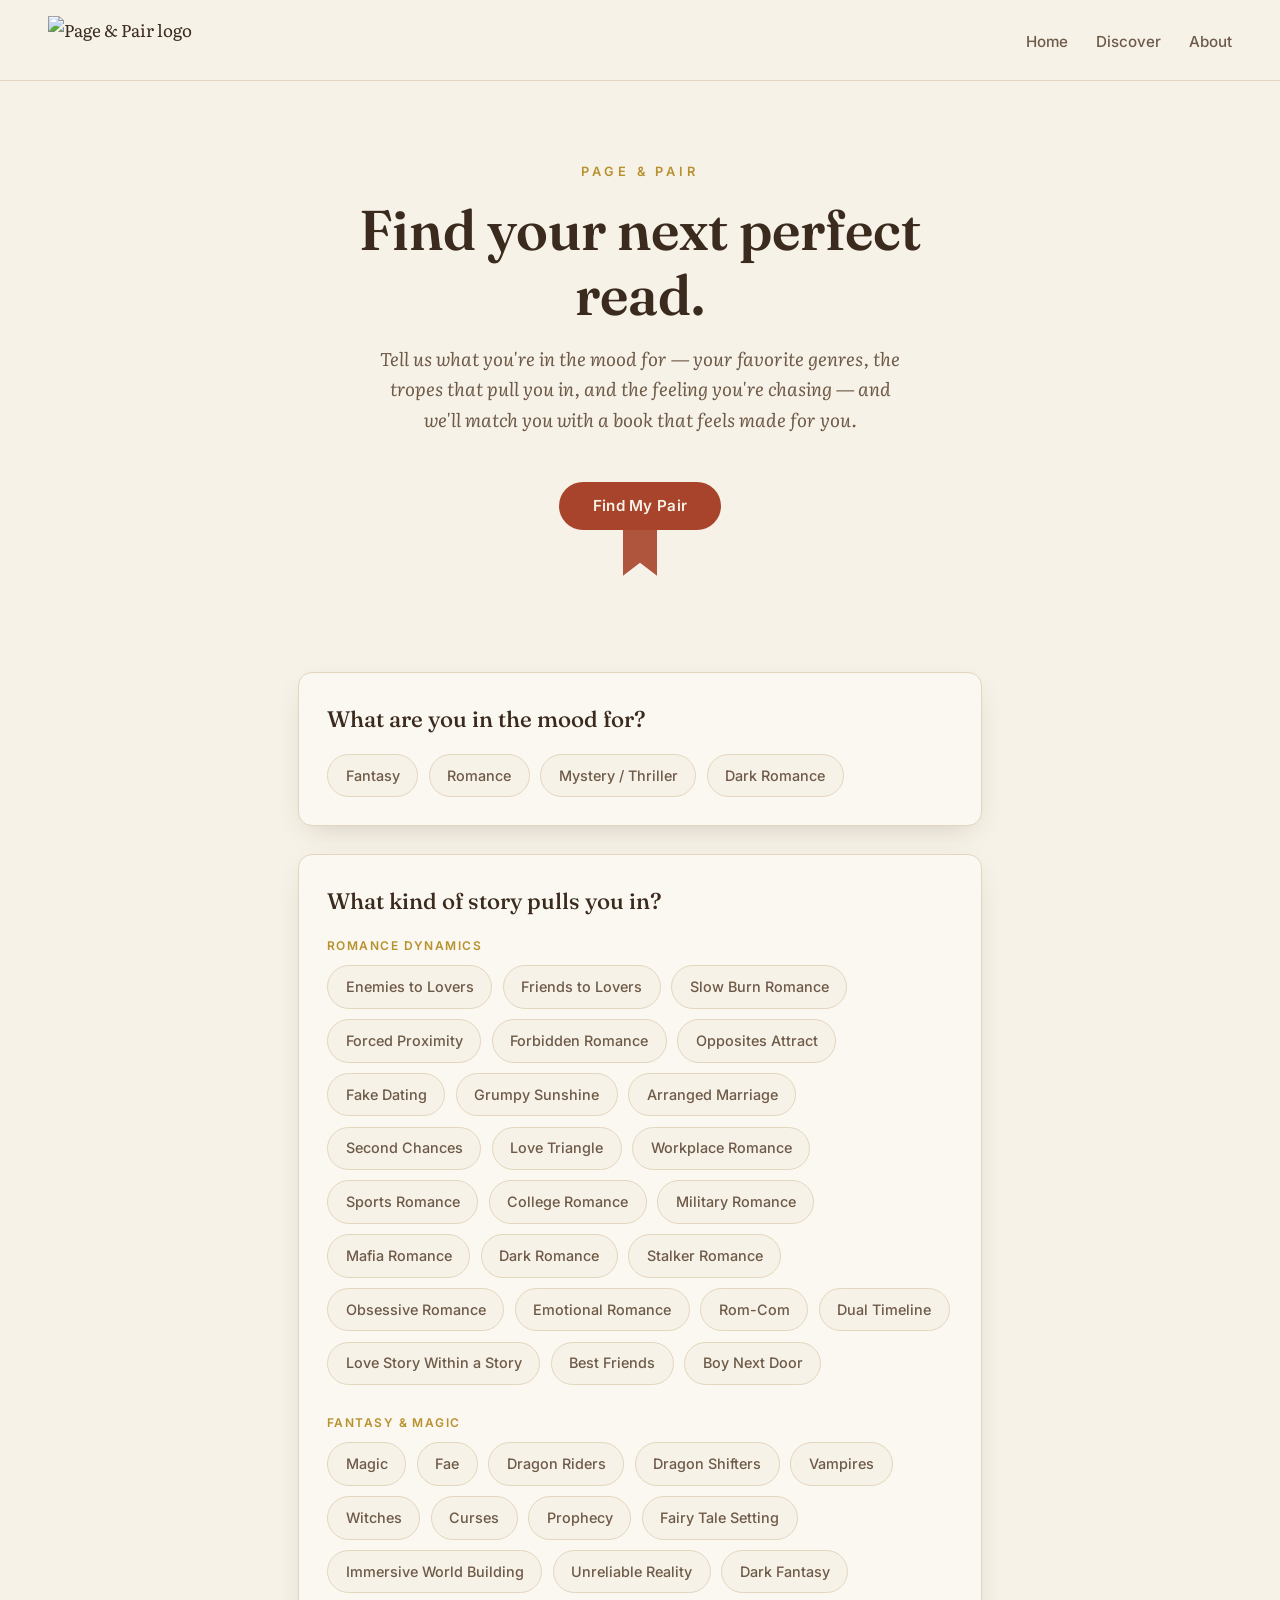
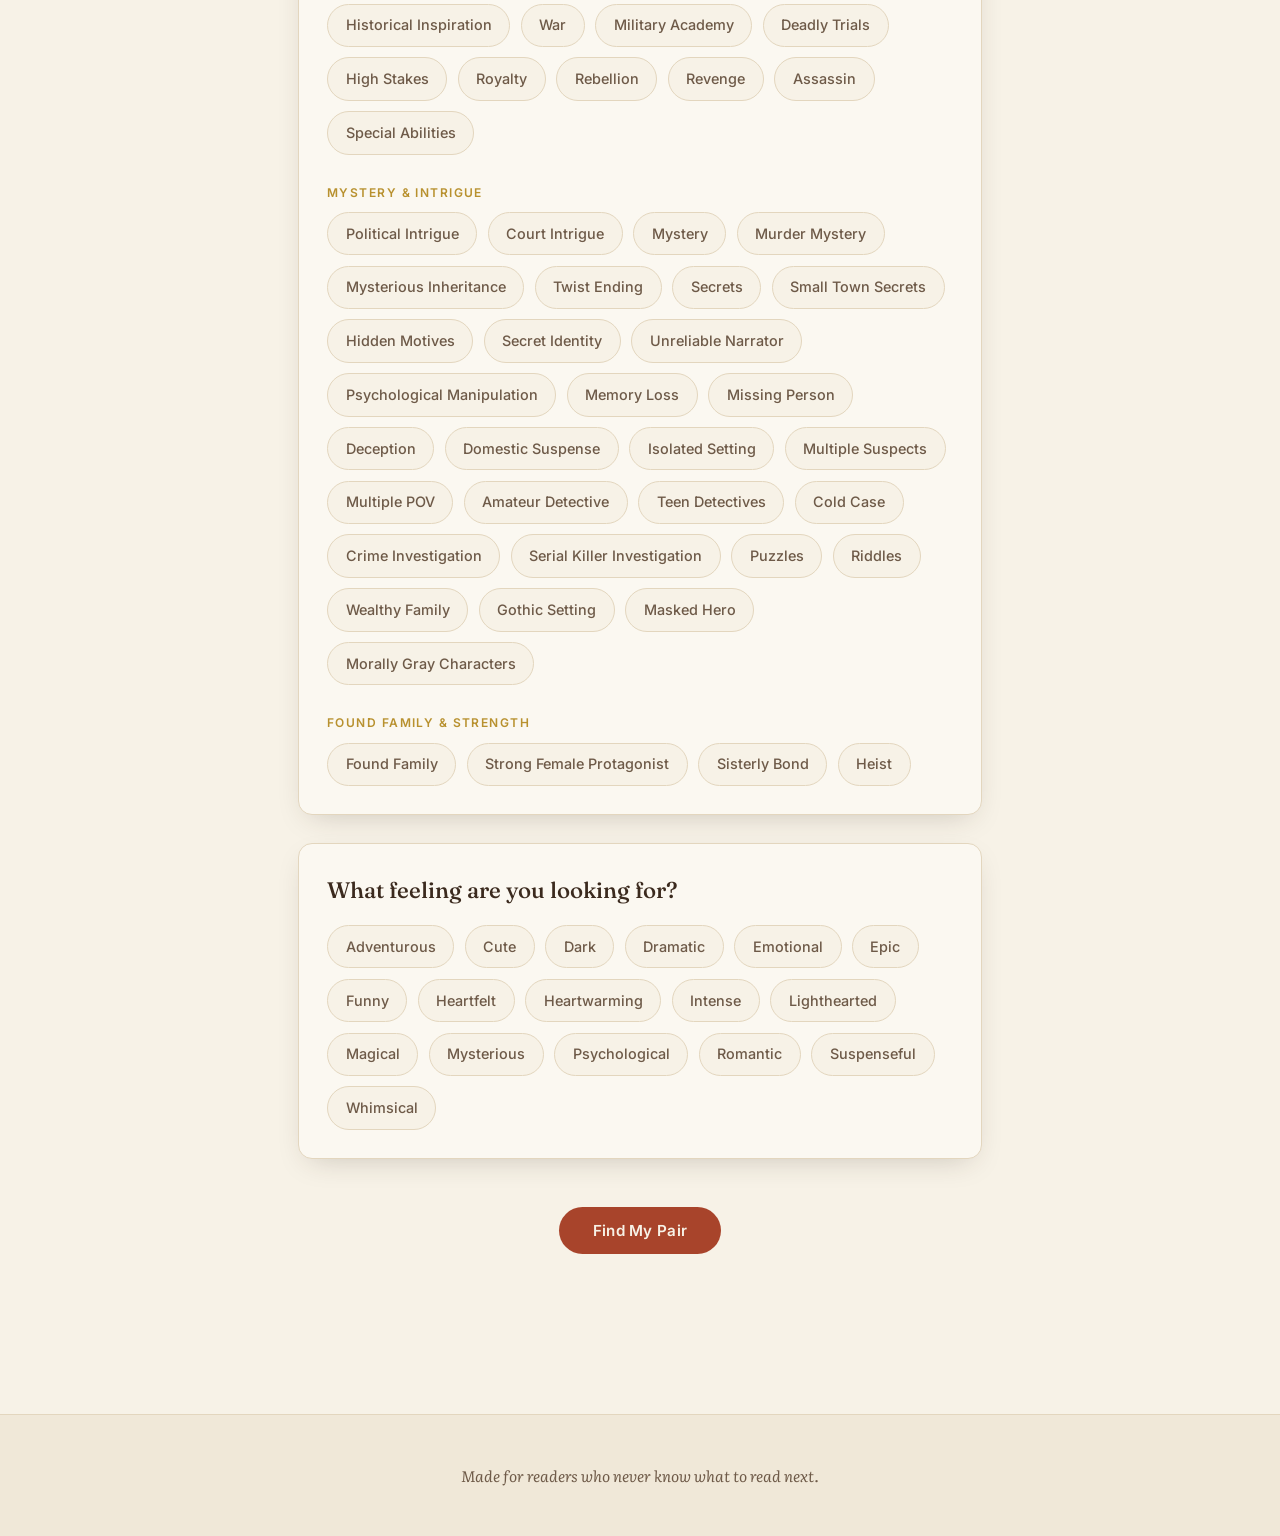
==== commit 02a13dd5: "updated trope" ====
--- a/index.html
+++ b/index.html
@@ -11,7 +11,7 @@
   <!-- ===================== HEADER / NAVIGATION ===================== -->
   <header class="site-header">
     <a href="#home" class="logo">
-      <img src="book-covers/logo.png" alt="Page & Pair logo" class="logo-image">
+      <img src="images/logo.png" alt="Page & Pair logo" class="logo-image">
     </a>
     <nav class="main-nav">
       <ul>
@@ -37,7 +37,7 @@
   <!-- ===================== QUESTIONNAIRE SECTION ===================== -->
   <section class="questionnaire" id="discover">
 
-    <!-- STAGE 1: GENRE (single choice, so radio buttons instead of checkboxes) -->
+    <!-- STAGE 1: GENRE (single choice) -->
     <div class="question-stage" id="stage-genre">
       <h2 class="question-heading">What are you in the mood for?</h2>
       <div class="options-group" id="genre-options">
@@ -60,10 +60,10 @@
       </div>
     </div>
 
-    <!-- STAGE 2: TROPES (multiple choice) — grouped into readable clusters
-         since the full collection covers 97 unique tropes. Every trope
-         from books.json is included below; the grouping is just for
-         scanability and doesn't affect how script.js reads the values. -->
+    <!-- STAGE 2: TROPES (multiple choice) — grouped into readable clusters.
+         Every trope from the cleaned books.json is included below (81
+         unique tropes); the grouping is just for scanability and doesn't
+         affect how script.js reads the values. -->
     <div class="question-stage" id="stage-tropes">
       <h2 class="question-heading">What kind of story pulls you in?</h2>
 
@@ -74,8 +74,6 @@
         <label class="option-choice"><input type="checkbox" name="trope" value="Slow Burn Romance">Slow Burn Romance</label>
         <label class="option-choice"><input type="checkbox" name="trope" value="Forced Proximity">Forced Proximity</label>
         <label class="option-choice"><input type="checkbox" name="trope" value="Forbidden Romance">Forbidden Romance</label>
-        <label class="option-choice"><input type="checkbox" name="trope" value="Forbidden Love">Forbidden Love</label>
-        <label class="option-choice"><input type="checkbox" name="trope" value="Rivals to Lovers">Rivals to Lovers</label>
         <label class="option-choice"><input type="checkbox" name="trope" value="Opposites Attract">Opposites Attract</label>
         <label class="option-choice"><input type="checkbox" name="trope" value="Fake Dating">Fake Dating</label>
         <label class="option-choice"><input type="checkbox" name="trope" value="Grumpy Sunshine">Grumpy Sunshine</label>
@@ -96,16 +94,12 @@
         <label class="option-choice"><input type="checkbox" name="trope" value="Love Story Within a Story">Love Story Within a Story</label>
         <label class="option-choice"><input type="checkbox" name="trope" value="Best Friends">Best Friends</label>
         <label class="option-choice"><input type="checkbox" name="trope" value="Boy Next Door">Boy Next Door</label>
-        <label class="option-choice"><input type="checkbox" name="trope" value="Women in STEM">Women in STEM</label>
-        <label class="option-choice"><input type="checkbox" name="trope" value="Single Parent">Single Parent</label>
       </div>
 
       <h3 class="trope-group-label">Fantasy & magic</h3>
       <div class="options-group" id="trope-options-fantasy">
         <label class="option-choice"><input type="checkbox" name="trope" value="Magic">Magic</label>
-        <label class="option-choice"><input type="checkbox" name="trope" value="Magical Games">Magical Games</label>
         <label class="option-choice"><input type="checkbox" name="trope" value="Fae">Fae</label>
-        <label class="option-choice"><input type="checkbox" name="trope" value="Fae Court">Fae Court</label>
         <label class="option-choice"><input type="checkbox" name="trope" value="Dragon Riders">Dragon Riders</label>
         <label class="option-choice"><input type="checkbox" name="trope" value="Dragon Shifters">Dragon Shifters</label>
         <label class="option-choice"><input type="checkbox" name="trope" value="Vampires">Vampires</label>
@@ -113,23 +107,19 @@
         <label class="option-choice"><input type="checkbox" name="trope" value="Curses">Curses</label>
         <label class="option-choice"><input type="checkbox" name="trope" value="Prophecy">Prophecy</label>
         <label class="option-choice"><input type="checkbox" name="trope" value="Fairy Tale Setting">Fairy Tale Setting</label>
-        <label class="option-choice"><input type="checkbox" name="trope" value="Chosen One">Chosen One</label>
-        <label class="option-choice"><input type="checkbox" name="trope" value="Supernatural Powers">Supernatural Powers</label>
-        <label class="option-choice"><input type="checkbox" name="trope" value="Secret Powers">Secret Powers</label>
         <label class="option-choice"><input type="checkbox" name="trope" value="Immersive World Building">Immersive World Building</label>
         <label class="option-choice"><input type="checkbox" name="trope" value="Unreliable Reality">Unreliable Reality</label>
         <label class="option-choice"><input type="checkbox" name="trope" value="Dark Fantasy">Dark Fantasy</label>
         <label class="option-choice"><input type="checkbox" name="trope" value="Historical Inspiration">Historical Inspiration</label>
         <label class="option-choice"><input type="checkbox" name="trope" value="War">War</label>
         <label class="option-choice"><input type="checkbox" name="trope" value="Military Academy">Military Academy</label>
-        <label class="option-choice"><input type="checkbox" name="trope" value="Deadly Competition">Deadly Competition</label>
         <label class="option-choice"><input type="checkbox" name="trope" value="Deadly Trials">Deadly Trials</label>
         <label class="option-choice"><input type="checkbox" name="trope" value="High Stakes">High Stakes</label>
         <label class="option-choice"><input type="checkbox" name="trope" value="Royalty">Royalty</label>
         <label class="option-choice"><input type="checkbox" name="trope" value="Rebellion">Rebellion</label>
-        <label class="option-choice"><input type="checkbox" name="trope" value="Secret Rebellion">Secret Rebellion</label>
         <label class="option-choice"><input type="checkbox" name="trope" value="Revenge">Revenge</label>
         <label class="option-choice"><input type="checkbox" name="trope" value="Assassin">Assassin</label>
+        <label class="option-choice"><input type="checkbox" name="trope" value="Special Abilities">Special Abilities</label>
       </div>
 
       <h3 class="trope-group-label">Mystery & intrigue</h3>
@@ -141,13 +131,9 @@
         <label class="option-choice"><input type="checkbox" name="trope" value="Mysterious Inheritance">Mysterious Inheritance</label>
         <label class="option-choice"><input type="checkbox" name="trope" value="Twist Ending">Twist Ending</label>
         <label class="option-choice"><input type="checkbox" name="trope" value="Secrets">Secrets</label>
-        <label class="option-choice"><input type="checkbox" name="trope" value="Family Secrets">Family Secrets</label>
         <label class="option-choice"><input type="checkbox" name="trope" value="Small Town Secrets">Small Town Secrets</label>
-        <label class="option-choice"><input type="checkbox" name="trope" value="Hidden Secrets">Hidden Secrets</label>
-        <label class="option-choice"><input type="checkbox" name="trope" value="Hidden Identity">Hidden Identity</label>
         <label class="option-choice"><input type="checkbox" name="trope" value="Hidden Motives">Hidden Motives</label>
         <label class="option-choice"><input type="checkbox" name="trope" value="Secret Identity">Secret Identity</label>
-        <label class="option-choice"><input type="checkbox" name="trope" value="Secret Identities">Secret Identities</label>
         <label class="option-choice"><input type="checkbox" name="trope" value="Unreliable Narrator">Unreliable Narrator</label>
         <label class="option-choice"><input type="checkbox" name="trope" value="Psychological Manipulation">Psychological Manipulation</label>
         <label class="option-choice"><input type="checkbox" name="trope" value="Memory Loss">Memory Loss</label>
@@ -158,12 +144,10 @@
         <label class="option-choice"><input type="checkbox" name="trope" value="Multiple Suspects">Multiple Suspects</label>
         <label class="option-choice"><input type="checkbox" name="trope" value="Multiple POV">Multiple POV</label>
         <label class="option-choice"><input type="checkbox" name="trope" value="Amateur Detective">Amateur Detective</label>
-        <label class="option-choice"><input type="checkbox" name="trope" value="Teen Detective">Teen Detective</label>
         <label class="option-choice"><input type="checkbox" name="trope" value="Teen Detectives">Teen Detectives</label>
         <label class="option-choice"><input type="checkbox" name="trope" value="Cold Case">Cold Case</label>
         <label class="option-choice"><input type="checkbox" name="trope" value="Crime Investigation">Crime Investigation</label>
         <label class="option-choice"><input type="checkbox" name="trope" value="Serial Killer Investigation">Serial Killer Investigation</label>
-        <label class="option-choice"><input type="checkbox" name="trope" value="Special Abilities">Special Abilities</label>
         <label class="option-choice"><input type="checkbox" name="trope" value="Puzzles">Puzzles</label>
         <label class="option-choice"><input type="checkbox" name="trope" value="Riddles">Riddles</label>
         <label class="option-choice"><input type="checkbox" name="trope" value="Wealthy Family">Wealthy Family</label>
--- a/style.css
+++ b/style.css
@@ -279,7 +279,7 @@
 }
 
 /* Small label above each cluster of tropes (e.g. "Fantasy & magic").
-   Kept quiet on purpose — it organizes the 97 tropes without competing
+   Kept quiet on purpose — it organizes the 81 tropes without competing
    with the main question heading above it. */
 .trope-group-label {
   font-family: var(--font-ui);
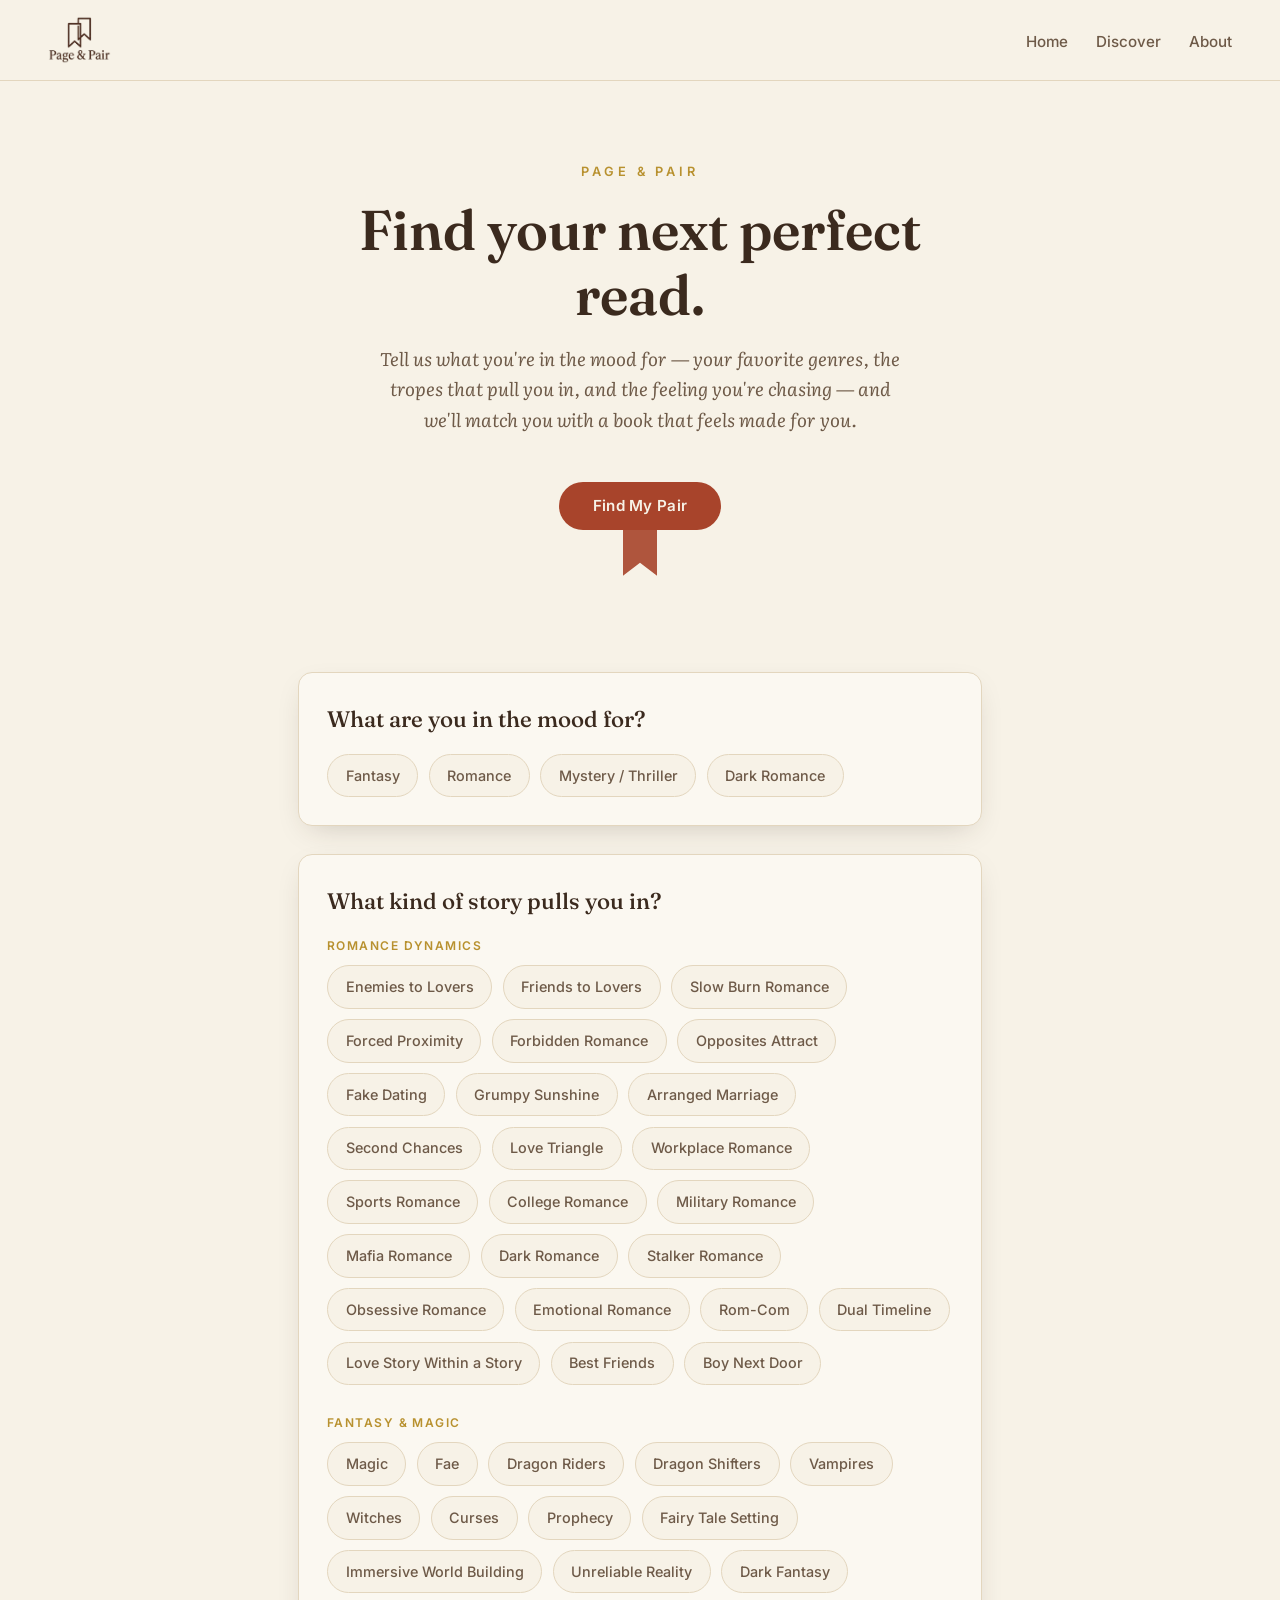
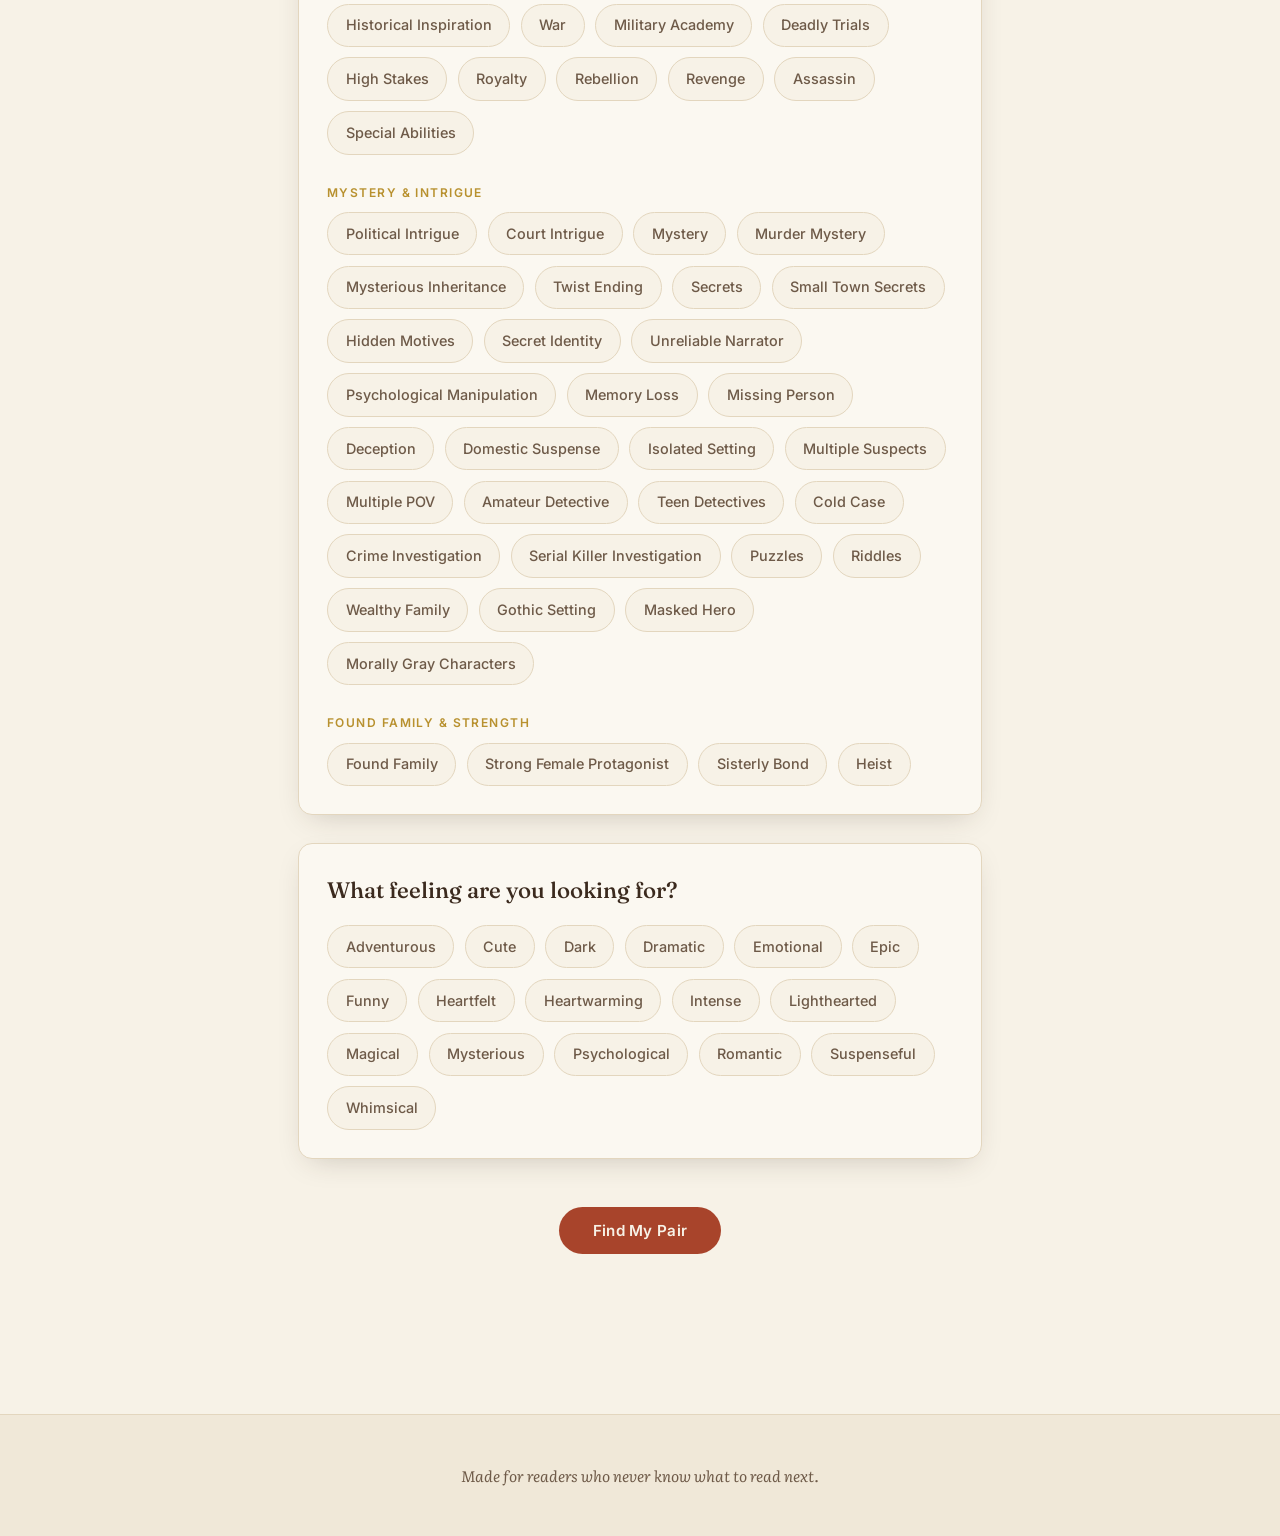
==== commit d2f9c4aa: "logo" ====
--- a/index.html
+++ b/index.html
@@ -11,7 +11,7 @@
   <!-- ===================== HEADER / NAVIGATION ===================== -->
   <header class="site-header">
     <a href="#home" class="logo">
-      <img src="images/logo.png" alt="Page & Pair logo" class="logo-image">
+      <img src="book-covers/logo.png" alt="Page & Pair logo" class="logo-image">
     </a>
     <nav class="main-nav">
       <ul>
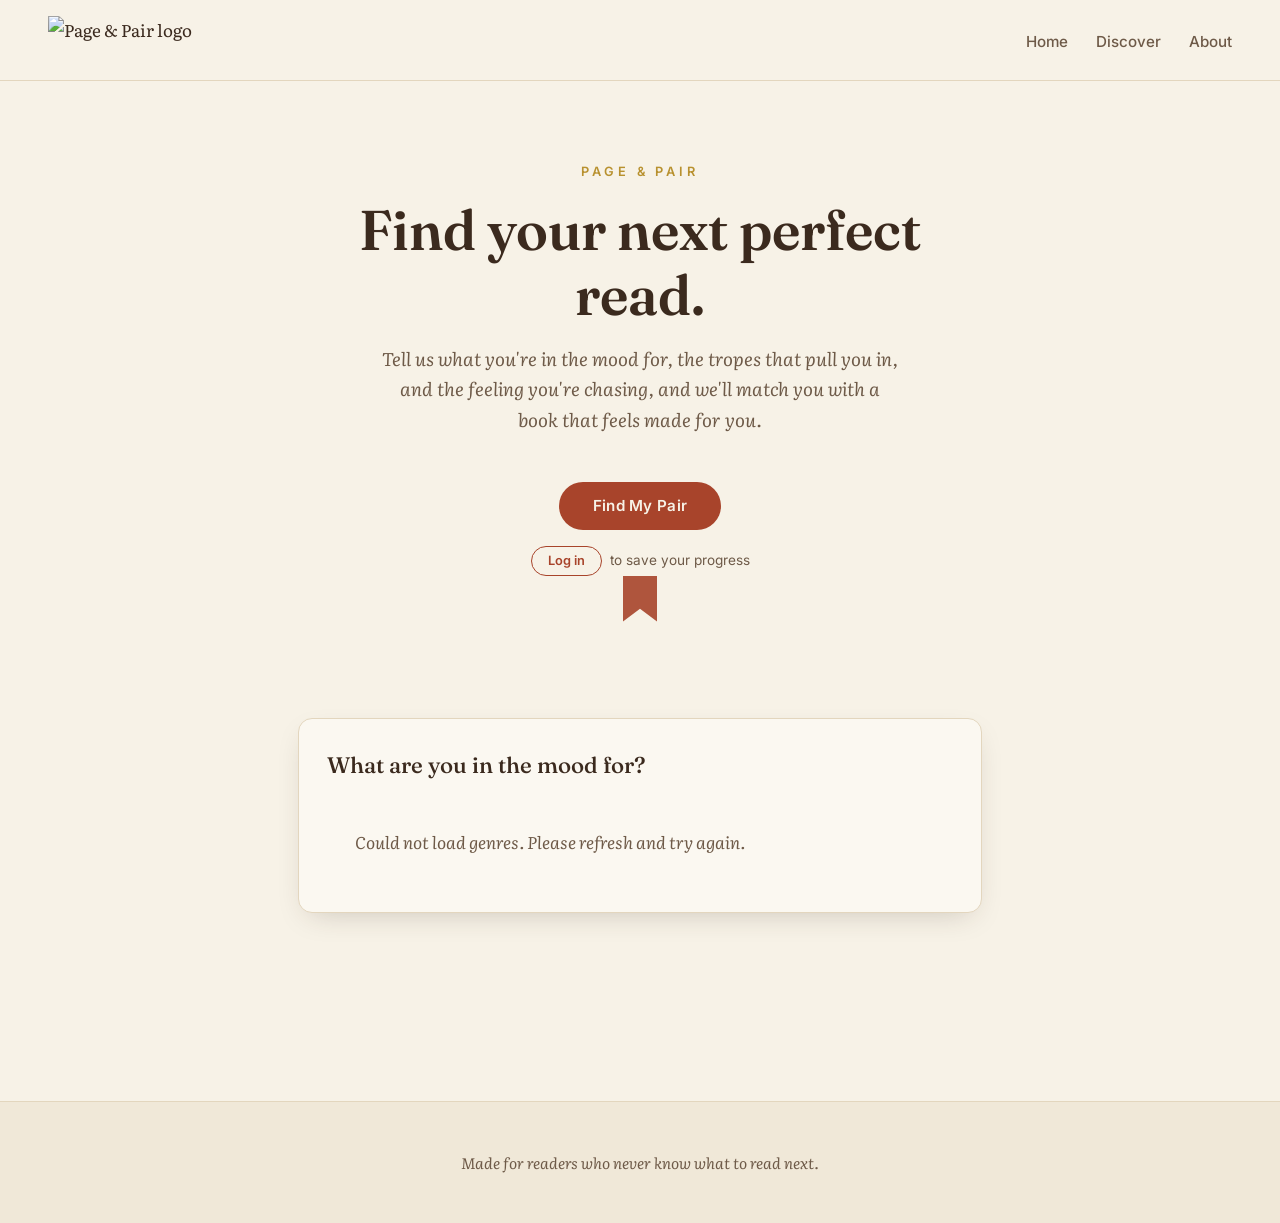
==== commit ac7baa5d: "Connect frontend to live backend, add card actions and login" ====
--- a/index.html
+++ b/index.html
@@ -8,10 +8,9 @@
 </head>
 <body>
 
-  <!-- ===================== HEADER / NAVIGATION ===================== -->
   <header class="site-header">
     <a href="#home" class="logo">
-      <img src="book-covers/logo.png" alt="Page & Pair logo" class="logo-image">
+      <img src="logo.png" alt="Page & Pair logo" class="logo-image">
     </a>
     <nav class="main-nav">
       <ul>
@@ -22,191 +21,86 @@
     </nav>
   </header>
 
-  <!-- ===================== HERO SECTION ===================== -->
   <section class="hero" id="home">
     <p class="hero-brand">PAGE & PAIR</p>
     <h1 class="hero-heading">Find your next perfect read.</h1>
     <p class="hero-subtext">
-      Tell us what you're in the mood for — your favorite genres, the tropes
-      that pull you in, and the feeling you're chasing — and we'll match you
-      with a book that feels made for you.
+      Tell us what you're in the mood for, the tropes that pull you in,
+      and the feeling you're chasing, and we'll match you with a book
+      that feels made for you.
     </p>
-    <button class="primary-button" id="hero-cta-btn">Find My Pair</button>
+        <button class="primary-button" id="hero-cta-btn">Find My Pair</button>
+    <p class="login-prompt">
+      <button class="link-button" id="open-login-btn">Log in</button>
+      to save your progress
+    </p>
   </section>
 
-  <!-- ===================== QUESTIONNAIRE SECTION ===================== -->
+  <!-- ===================== LOGIN / SIGNUP MODAL ===================== -->
+  <div class="modal-overlay" id="auth-modal" hidden>
+    <div class="modal-box" role="dialog" aria-modal="true" aria-labelledby="auth-modal-title">
+      <button class="modal-close" id="auth-modal-close" aria-label="Close">&times;</button>
+
+      <h2 class="modal-title" id="auth-modal-title">Log in</h2>
+      <p class="modal-subtext" id="auth-modal-subtext">
+        Save the books you've marked as read or not interested, across devices.
+      </p>
+
+      <form id="auth-form">
+        <label class="modal-field">
+          Email
+          <input type="email" id="auth-email" required>
+        </label>
+        <label class="modal-field">
+          Password
+          <input type="password" id="auth-password" required minlength="6">
+        </label>
+        <p class="modal-error" id="auth-error" hidden></p>
+        <button type="submit" class="primary-button" id="auth-submit-btn">Log in</button>
+      </form>
+
+      <p class="modal-switch">
+        <span id="auth-switch-text">Don't have an account?</span>
+        <button class="link-button" id="auth-switch-btn">Sign up</button>
+      </p>
+    </div>
+  </div>
+  </section>
+
   <section class="questionnaire" id="discover">
 
-    <!-- STAGE 1: GENRE (single choice) -->
+    <!-- PAGE 1: genre (single choice). script.js fills #genre-options -->
     <div class="question-stage" id="stage-genre">
       <h2 class="question-heading">What are you in the mood for?</h2>
-      <div class="options-group" id="genre-options">
-        <label class="option-choice">
-          <input type="radio" name="genre" value="Fantasy">
-          Fantasy
-        </label>
-        <label class="option-choice">
-          <input type="radio" name="genre" value="Romance">
-          Romance
-        </label>
-        <label class="option-choice">
-          <input type="radio" name="genre" value="Mystery / Thriller">
-          Mystery / Thriller
-        </label>
-        <label class="option-choice">
-          <input type="radio" name="genre" value="Dark Romance">
-          Dark Romance
-        </label>
-      </div>
+      <div class="options-group" id="genre-options"></div>
     </div>
 
-    <!-- STAGE 2: TROPES (multiple choice) — grouped into readable clusters.
-         Every trope from the cleaned books.json is included below (81
-         unique tropes); the grouping is just for scanability and doesn't
-         affect how script.js reads the values. -->
-    <div class="question-stage" id="stage-tropes">
+    <!-- PAGE 2: tropes for the chosen genre (multi-select) -->
+    <div class="question-stage" id="stage-tropes" hidden>
       <h2 class="question-heading">What kind of story pulls you in?</h2>
-
-      <h3 class="trope-group-label">Romance dynamics</h3>
-      <div class="options-group" id="trope-options-romance">
-        <label class="option-choice"><input type="checkbox" name="trope" value="Enemies to Lovers">Enemies to Lovers</label>
-        <label class="option-choice"><input type="checkbox" name="trope" value="Friends to Lovers">Friends to Lovers</label>
-        <label class="option-choice"><input type="checkbox" name="trope" value="Slow Burn Romance">Slow Burn Romance</label>
-        <label class="option-choice"><input type="checkbox" name="trope" value="Forced Proximity">Forced Proximity</label>
-        <label class="option-choice"><input type="checkbox" name="trope" value="Forbidden Romance">Forbidden Romance</label>
-        <label class="option-choice"><input type="checkbox" name="trope" value="Opposites Attract">Opposites Attract</label>
-        <label class="option-choice"><input type="checkbox" name="trope" value="Fake Dating">Fake Dating</label>
-        <label class="option-choice"><input type="checkbox" name="trope" value="Grumpy Sunshine">Grumpy Sunshine</label>
-        <label class="option-choice"><input type="checkbox" name="trope" value="Arranged Marriage">Arranged Marriage</label>
-        <label class="option-choice"><input type="checkbox" name="trope" value="Second Chances">Second Chances</label>
-        <label class="option-choice"><input type="checkbox" name="trope" value="Love Triangle">Love Triangle</label>
-        <label class="option-choice"><input type="checkbox" name="trope" value="Workplace Romance">Workplace Romance</label>
-        <label class="option-choice"><input type="checkbox" name="trope" value="Sports Romance">Sports Romance</label>
-        <label class="option-choice"><input type="checkbox" name="trope" value="College Romance">College Romance</label>
-        <label class="option-choice"><input type="checkbox" name="trope" value="Military Romance">Military Romance</label>
-        <label class="option-choice"><input type="checkbox" name="trope" value="Mafia Romance">Mafia Romance</label>
-        <label class="option-choice"><input type="checkbox" name="trope" value="Dark Romance">Dark Romance</label>
-        <label class="option-choice"><input type="checkbox" name="trope" value="Stalker Romance">Stalker Romance</label>
-        <label class="option-choice"><input type="checkbox" name="trope" value="Obsessive Romance">Obsessive Romance</label>
-        <label class="option-choice"><input type="checkbox" name="trope" value="Emotional Romance">Emotional Romance</label>
-        <label class="option-choice"><input type="checkbox" name="trope" value="Rom-Com">Rom-Com</label>
-        <label class="option-choice"><input type="checkbox" name="trope" value="Dual Timeline">Dual Timeline</label>
-        <label class="option-choice"><input type="checkbox" name="trope" value="Love Story Within a Story">Love Story Within a Story</label>
-        <label class="option-choice"><input type="checkbox" name="trope" value="Best Friends">Best Friends</label>
-        <label class="option-choice"><input type="checkbox" name="trope" value="Boy Next Door">Boy Next Door</label>
-      </div>
-
-      <h3 class="trope-group-label">Fantasy & magic</h3>
-      <div class="options-group" id="trope-options-fantasy">
-        <label class="option-choice"><input type="checkbox" name="trope" value="Magic">Magic</label>
-        <label class="option-choice"><input type="checkbox" name="trope" value="Fae">Fae</label>
-        <label class="option-choice"><input type="checkbox" name="trope" value="Dragon Riders">Dragon Riders</label>
-        <label class="option-choice"><input type="checkbox" name="trope" value="Dragon Shifters">Dragon Shifters</label>
-        <label class="option-choice"><input type="checkbox" name="trope" value="Vampires">Vampires</label>
-        <label class="option-choice"><input type="checkbox" name="trope" value="Witches">Witches</label>
-        <label class="option-choice"><input type="checkbox" name="trope" value="Curses">Curses</label>
-        <label class="option-choice"><input type="checkbox" name="trope" value="Prophecy">Prophecy</label>
-        <label class="option-choice"><input type="checkbox" name="trope" value="Fairy Tale Setting">Fairy Tale Setting</label>
-        <label class="option-choice"><input type="checkbox" name="trope" value="Immersive World Building">Immersive World Building</label>
-        <label class="option-choice"><input type="checkbox" name="trope" value="Unreliable Reality">Unreliable Reality</label>
-        <label class="option-choice"><input type="checkbox" name="trope" value="Dark Fantasy">Dark Fantasy</label>
-        <label class="option-choice"><input type="checkbox" name="trope" value="Historical Inspiration">Historical Inspiration</label>
-        <label class="option-choice"><input type="checkbox" name="trope" value="War">War</label>
-        <label class="option-choice"><input type="checkbox" name="trope" value="Military Academy">Military Academy</label>
-        <label class="option-choice"><input type="checkbox" name="trope" value="Deadly Trials">Deadly Trials</label>
-        <label class="option-choice"><input type="checkbox" name="trope" value="High Stakes">High Stakes</label>
-        <label class="option-choice"><input type="checkbox" name="trope" value="Royalty">Royalty</label>
-        <label class="option-choice"><input type="checkbox" name="trope" value="Rebellion">Rebellion</label>
-        <label class="option-choice"><input type="checkbox" name="trope" value="Revenge">Revenge</label>
-        <label class="option-choice"><input type="checkbox" name="trope" value="Assassin">Assassin</label>
-        <label class="option-choice"><input type="checkbox" name="trope" value="Special Abilities">Special Abilities</label>
-      </div>
-
-      <h3 class="trope-group-label">Mystery & intrigue</h3>
-      <div class="options-group" id="trope-options-mystery">
-        <label class="option-choice"><input type="checkbox" name="trope" value="Political Intrigue">Political Intrigue</label>
-        <label class="option-choice"><input type="checkbox" name="trope" value="Court Intrigue">Court Intrigue</label>
-        <label class="option-choice"><input type="checkbox" name="trope" value="Mystery">Mystery</label>
-        <label class="option-choice"><input type="checkbox" name="trope" value="Murder Mystery">Murder Mystery</label>
-        <label class="option-choice"><input type="checkbox" name="trope" value="Mysterious Inheritance">Mysterious Inheritance</label>
-        <label class="option-choice"><input type="checkbox" name="trope" value="Twist Ending">Twist Ending</label>
-        <label class="option-choice"><input type="checkbox" name="trope" value="Secrets">Secrets</label>
-        <label class="option-choice"><input type="checkbox" name="trope" value="Small Town Secrets">Small Town Secrets</label>
-        <label class="option-choice"><input type="checkbox" name="trope" value="Hidden Motives">Hidden Motives</label>
-        <label class="option-choice"><input type="checkbox" name="trope" value="Secret Identity">Secret Identity</label>
-        <label class="option-choice"><input type="checkbox" name="trope" value="Unreliable Narrator">Unreliable Narrator</label>
-        <label class="option-choice"><input type="checkbox" name="trope" value="Psychological Manipulation">Psychological Manipulation</label>
-        <label class="option-choice"><input type="checkbox" name="trope" value="Memory Loss">Memory Loss</label>
-        <label class="option-choice"><input type="checkbox" name="trope" value="Missing Person">Missing Person</label>
-        <label class="option-choice"><input type="checkbox" name="trope" value="Deception">Deception</label>
-        <label class="option-choice"><input type="checkbox" name="trope" value="Domestic Suspense">Domestic Suspense</label>
-        <label class="option-choice"><input type="checkbox" name="trope" value="Isolated Setting">Isolated Setting</label>
-        <label class="option-choice"><input type="checkbox" name="trope" value="Multiple Suspects">Multiple Suspects</label>
-        <label class="option-choice"><input type="checkbox" name="trope" value="Multiple POV">Multiple POV</label>
-        <label class="option-choice"><input type="checkbox" name="trope" value="Amateur Detective">Amateur Detective</label>
-        <label class="option-choice"><input type="checkbox" name="trope" value="Teen Detectives">Teen Detectives</label>
-        <label class="option-choice"><input type="checkbox" name="trope" value="Cold Case">Cold Case</label>
-        <label class="option-choice"><input type="checkbox" name="trope" value="Crime Investigation">Crime Investigation</label>
-        <label class="option-choice"><input type="checkbox" name="trope" value="Serial Killer Investigation">Serial Killer Investigation</label>
-        <label class="option-choice"><input type="checkbox" name="trope" value="Puzzles">Puzzles</label>
-        <label class="option-choice"><input type="checkbox" name="trope" value="Riddles">Riddles</label>
-        <label class="option-choice"><input type="checkbox" name="trope" value="Wealthy Family">Wealthy Family</label>
-        <label class="option-choice"><input type="checkbox" name="trope" value="Gothic Setting">Gothic Setting</label>
-        <label class="option-choice"><input type="checkbox" name="trope" value="Masked Hero">Masked Hero</label>
-        <label class="option-choice"><input type="checkbox" name="trope" value="Morally Gray Characters">Morally Gray Characters</label>
-      </div>
-
-      <h3 class="trope-group-label">Found family & strength</h3>
-      <div class="options-group" id="trope-options-family">
-        <label class="option-choice"><input type="checkbox" name="trope" value="Found Family">Found Family</label>
-        <label class="option-choice"><input type="checkbox" name="trope" value="Strong Female Protagonist">Strong Female Protagonist</label>
-        <label class="option-choice"><input type="checkbox" name="trope" value="Sisterly Bond">Sisterly Bond</label>
-        <label class="option-choice"><input type="checkbox" name="trope" value="Heist">Heist</label>
-      </div>
+      <div class="options-group" id="trope-options"></div>
+      <button class="primary-button" id="tropes-next-btn">Next</button>
+      <button class="primary-button secondary-button" id="tropes-back-btn">Back</button>
     </div>
 
-    <!-- STAGE 3: MOOD (multiple choice) -->
-    <div class="question-stage" id="stage-mood">
+    <!-- PAGE 3: moods (multi-select) -->
+    <div class="question-stage" id="stage-mood" hidden>
       <h2 class="question-heading">What feeling are you looking for?</h2>
-      <div class="options-group" id="mood-options">
-        <label class="option-choice"><input type="checkbox" name="mood" value="Adventurous">Adventurous</label>
-        <label class="option-choice"><input type="checkbox" name="mood" value="Cute">Cute</label>
-        <label class="option-choice"><input type="checkbox" name="mood" value="Dark">Dark</label>
-        <label class="option-choice"><input type="checkbox" name="mood" value="Dramatic">Dramatic</label>
-        <label class="option-choice"><input type="checkbox" name="mood" value="Emotional">Emotional</label>
-        <label class="option-choice"><input type="checkbox" name="mood" value="Epic">Epic</label>
-        <label class="option-choice"><input type="checkbox" name="mood" value="Funny">Funny</label>
-        <label class="option-choice"><input type="checkbox" name="mood" value="Heartfelt">Heartfelt</label>
-        <label class="option-choice"><input type="checkbox" name="mood" value="Heartwarming">Heartwarming</label>
-        <label class="option-choice"><input type="checkbox" name="mood" value="Intense">Intense</label>
-        <label class="option-choice"><input type="checkbox" name="mood" value="Lighthearted">Lighthearted</label>
-        <label class="option-choice"><input type="checkbox" name="mood" value="Magical">Magical</label>
-        <label class="option-choice"><input type="checkbox" name="mood" value="Mysterious">Mysterious</label>
-        <label class="option-choice"><input type="checkbox" name="mood" value="Psychological">Psychological</label>
-        <label class="option-choice"><input type="checkbox" name="mood" value="Romantic">Romantic</label>
-        <label class="option-choice"><input type="checkbox" name="mood" value="Suspenseful">Suspenseful</label>
-        <label class="option-choice"><input type="checkbox" name="mood" value="Whimsical">Whimsical</label>
-      </div>
+      <div class="options-group" id="mood-options"></div>
+      <button class="primary-button" id="find-pair-btn">Find My Pair</button>
+      <button class="primary-button secondary-button" id="mood-back-btn">Back</button>
     </div>
-
-    <!-- SUBMIT BUTTON -->
-    <button class="primary-button" id="find-pair-btn">Find My Pair</button>
 
   </section>
 
-  <!-- ===================== RECOMMENDATIONS SECTION ===================== -->
   <section class="recommendations" id="recommendations">
-    <!-- This section is populated by script.js after the user submits their preferences -->
-    <div class="recommendations-placeholder" id="recommendations-list">
-      <!-- Recommended book cards are inserted here by JavaScript -->
-    </div>
+    <div class="recommendations-placeholder" id="recommendations-list"></div>
   </section>
 
-  <!-- ===================== FOOTER ===================== -->
   <footer class="site-footer" id="about">
     <p>Made for readers who never know what to read next.</p>
   </footer>
 
   <script src="script.js"></script>
 </body>
-</html>
+</html>
--- a/style.css
+++ b/style.css
@@ -514,4 +514,188 @@
   .question-stage {
     padding: var(--space-sm);
   }
+}
+
+/* Smaller Next/Back buttons, with room above so they don't crowd the pills */
+#tropes-next-btn,
+#tropes-back-btn,
+#find-pair-btn,
+#mood-back-btn {
+  font-size: 0.85rem;
+  padding: 0.6rem 1.5rem;
+  margin-top: var(--space-md);
+}
+
+/* Outline style for Back buttons, so they read as the lesser action */
+.secondary-button {
+  background-color: transparent;
+  color: var(--color-accent);
+  border: 1px solid var(--color-accent);
+  margin-left: var(--space-sm);
+}
+
+.secondary-button:hover {
+  background-color: var(--color-bg-alt);
+}
+
+/* Already Read / Not Interested buttons on each book card */
+.card-actions {
+  display: flex;
+  gap: 0.6rem;
+  margin-top: 0.75rem;
+}
+
+.card-action-btn {
+  font-family: var(--font-ui);
+  font-size: 0.8rem;
+  font-weight: 500;
+  color: var(--color-ink-soft);
+  background-color: var(--color-bg);
+  border: 1px solid var(--color-border);
+  border-radius: var(--radius-pill);
+  padding: 0.4rem 0.9rem;
+  cursor: pointer;
+  transition: background-color 0.2s ease, color 0.2s ease;
+}
+
+.card-action-btn:hover {
+  background-color: var(--color-bg-alt);
+  color: var(--color-accent);
+}
+/* --------------------------------------------------------------------------
+   10. LOGIN PROMPT (below hero button)
+   -------------------------------------------------------------------------- */
+.login-prompt {
+  margin-top: var(--space-sm);
+  display: flex;
+  align-items: center;
+  justify-content: center;
+  gap: 0.5rem;
+  font-family: var(--font-ui);
+  font-size: 0.85rem;
+  color: var(--color-ink-soft);
+}
+
+.link-button {
+  display: inline-block;
+  background-color: transparent;
+  border: 1px solid var(--color-accent);
+  color: var(--color-accent);
+  font-family: var(--font-ui);
+  font-size: 0.8rem;
+  font-weight: 600;
+  padding: 0.4rem 1rem;
+  border-radius: var(--radius-pill);
+  cursor: pointer;
+  transition: background-color 0.2s ease, color 0.2s ease;
+}
+
+.link-button:hover {
+  background-color: var(--color-accent);
+  color: var(--color-bg);
+}
+
+/* --------------------------------------------------------------------------
+   11. LOGIN / SIGNUP MODAL
+   -------------------------------------------------------------------------- */
+.modal-overlay[hidden] {
+  display: none;
+}
+   .modal-overlay {
+  position: fixed;
+  inset: 0;
+  background-color: rgba(59, 42, 30, 0.45);
+  display: flex;
+  align-items: center;
+  justify-content: center;
+  z-index: 100;
+  padding: var(--space-md);
+}
+
+.modal-box {
+  position: relative;
+  background-color: var(--color-card);
+  border-radius: var(--radius-card);
+  box-shadow: var(--shadow-card);
+  padding: var(--space-lg) var(--space-md) var(--space-md);
+  width: 100%;
+  max-width: 380px;
+}
+
+.modal-close {
+  position: absolute;
+  top: var(--space-sm);
+  right: var(--space-sm);
+  background: none;
+  border: none;
+  font-size: 1.5rem;
+  line-height: 1;
+  color: var(--color-ink-soft);
+  cursor: pointer;
+}
+
+.modal-close:hover {
+  color: var(--color-ink);
+}
+
+.modal-title {
+  font-family: var(--font-display);
+  font-weight: 600;
+  font-size: 1.5rem;
+  color: var(--color-ink);
+  margin-bottom: 0.4rem;
+}
+
+.modal-subtext {
+  font-family: var(--font-body);
+  font-size: 0.9rem;
+  color: var(--color-ink-soft);
+  margin-bottom: var(--space-md);
+}
+
+.modal-field {
+  display: block;
+  font-family: var(--font-ui);
+  font-size: 0.85rem;
+  font-weight: 500;
+  color: var(--color-ink-soft);
+  margin-bottom: var(--space-sm);
+}
+
+.modal-field input {
+  display: block;
+  width: 100%;
+  margin-top: 0.3rem;
+  padding: 0.6rem 0.8rem;
+  font-family: var(--font-ui);
+  font-size: 0.95rem;
+  color: var(--color-ink);
+  background-color: var(--color-bg);
+  border: 1px solid var(--color-border);
+  border-radius: 8px;
+}
+
+.modal-field input:focus-visible {
+  outline: 2px solid var(--color-accent);
+  outline-offset: 1px;
+}
+
+.modal-error {
+  font-family: var(--font-ui);
+  font-size: 0.85rem;
+  color: var(--color-accent);
+  margin-bottom: var(--space-sm);
+}
+
+#auth-submit-btn {
+  width: 100%;
+  margin-top: var(--space-xs);
+}
+
+.modal-switch {
+  margin-top: var(--space-md);
+  text-align: center;
+  font-family: var(--font-ui);
+  font-size: 0.85rem;
+  color: var(--color-ink-soft);
 }
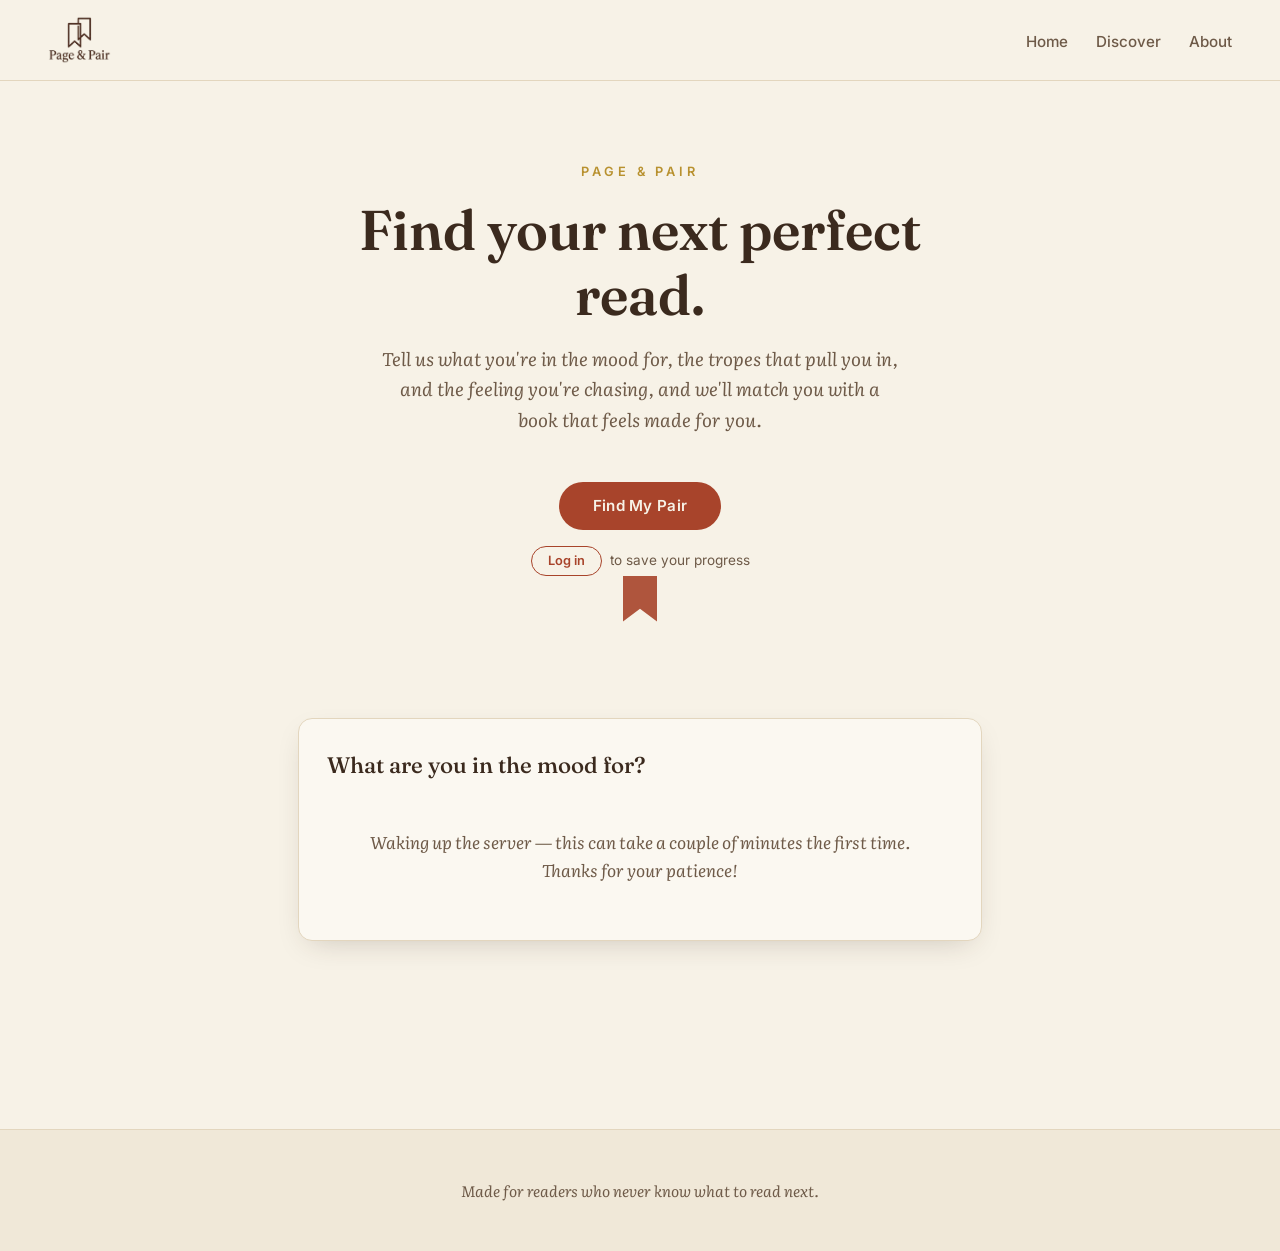
==== commit 10cf16a3: "Add Google sign-in button and privacy policy page" ====
--- a/index.html
+++ b/index.html
@@ -5,6 +5,7 @@
   <meta name="viewport" content="width=device-width, initial-scale=1.0">
   <title>Page & Pair — Find Your Perfect Read</title>
   <link rel="stylesheet" href="style.css">
+  <script src="https://accounts.google.com/gsi/client" async defer></script>
 </head>
 <body>
 
@@ -45,6 +46,10 @@
       <p class="modal-subtext" id="auth-modal-subtext">
         Save the books you've marked as read or not interested, across devices.
       </p>
+
+      <div id="google-signin-button"></div>
+
+      <p class="modal-divider"><span>or</span></p>
 
       <form id="auth-form">
         <label class="modal-field">
--- a/style.css
+++ b/style.css
@@ -698,4 +698,25 @@
   font-family: var(--font-ui);
   font-size: 0.85rem;
   color: var(--color-ink-soft);
+}
+
+.modal-divider {
+  display: flex;
+  align-items: center;
+  text-align: center;
+  font-family: var(--font-ui);
+  font-size: 0.8rem;
+  color: var(--color-ink-soft);
+  margin: var(--space-sm) 0;
+}
+
+.modal-divider::before,
+.modal-divider::after {
+  content: "";
+  flex: 1;
+  border-bottom: 1px solid var(--color-border);
+}
+
+.modal-divider span {
+  padding: 0 0.75rem;
 }
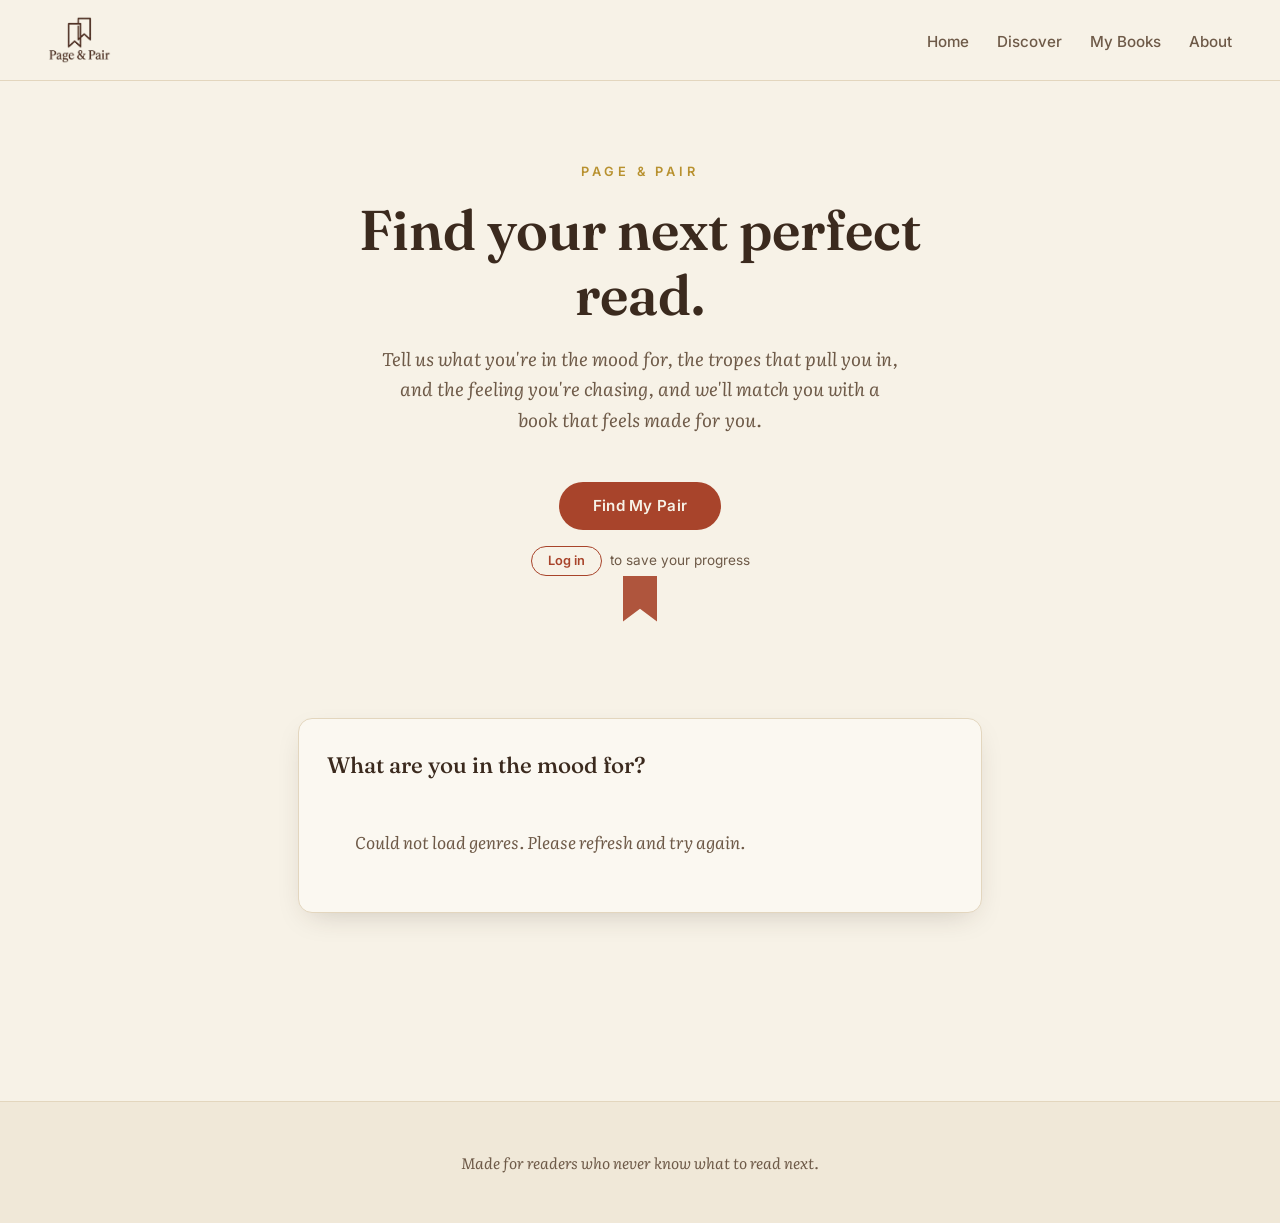
==== commit 2f26647f: "Add My Books page and To Read feature" ====
--- a/index.html
+++ b/index.html
@@ -17,6 +17,7 @@
       <ul>
         <li><a href="#home">Home</a></li>
         <li><a href="#discover">Discover</a></li>
+        <li><a href="my-books.html">My Books</a></li>
         <li><a href="#about">About</a></li>
       </ul>
     </nav>
--- a/style.css
+++ b/style.css
@@ -719,4 +719,38 @@
 
 .modal-divider span {
   padding: 0 0.75rem;
+}
+
+.nav-link-btn {
+  background: none;
+  border: none;
+  padding: 0;
+  font: inherit;
+  cursor: pointer;
+  font-family: var(--font-ui);
+  font-size: 0.95rem;
+  font-weight: 500;
+  color: var(--color-ink-soft);
+  position: relative;
+  padding-bottom: 4px;
+  transition: color 0.2s ease;
+}
+
+.nav-link-btn:hover {
+  color: var(--color-accent);
+}
+
+.nav-link-btn::after {
+  content: "";
+  position: absolute;
+  left: 0;
+  bottom: 0;
+  width: 0;
+  height: 1px;
+  background-color: var(--color-accent);
+  transition: width 0.25s ease;
+}
+
+.nav-link-btn:hover::after {
+  width: 100%;
 }
